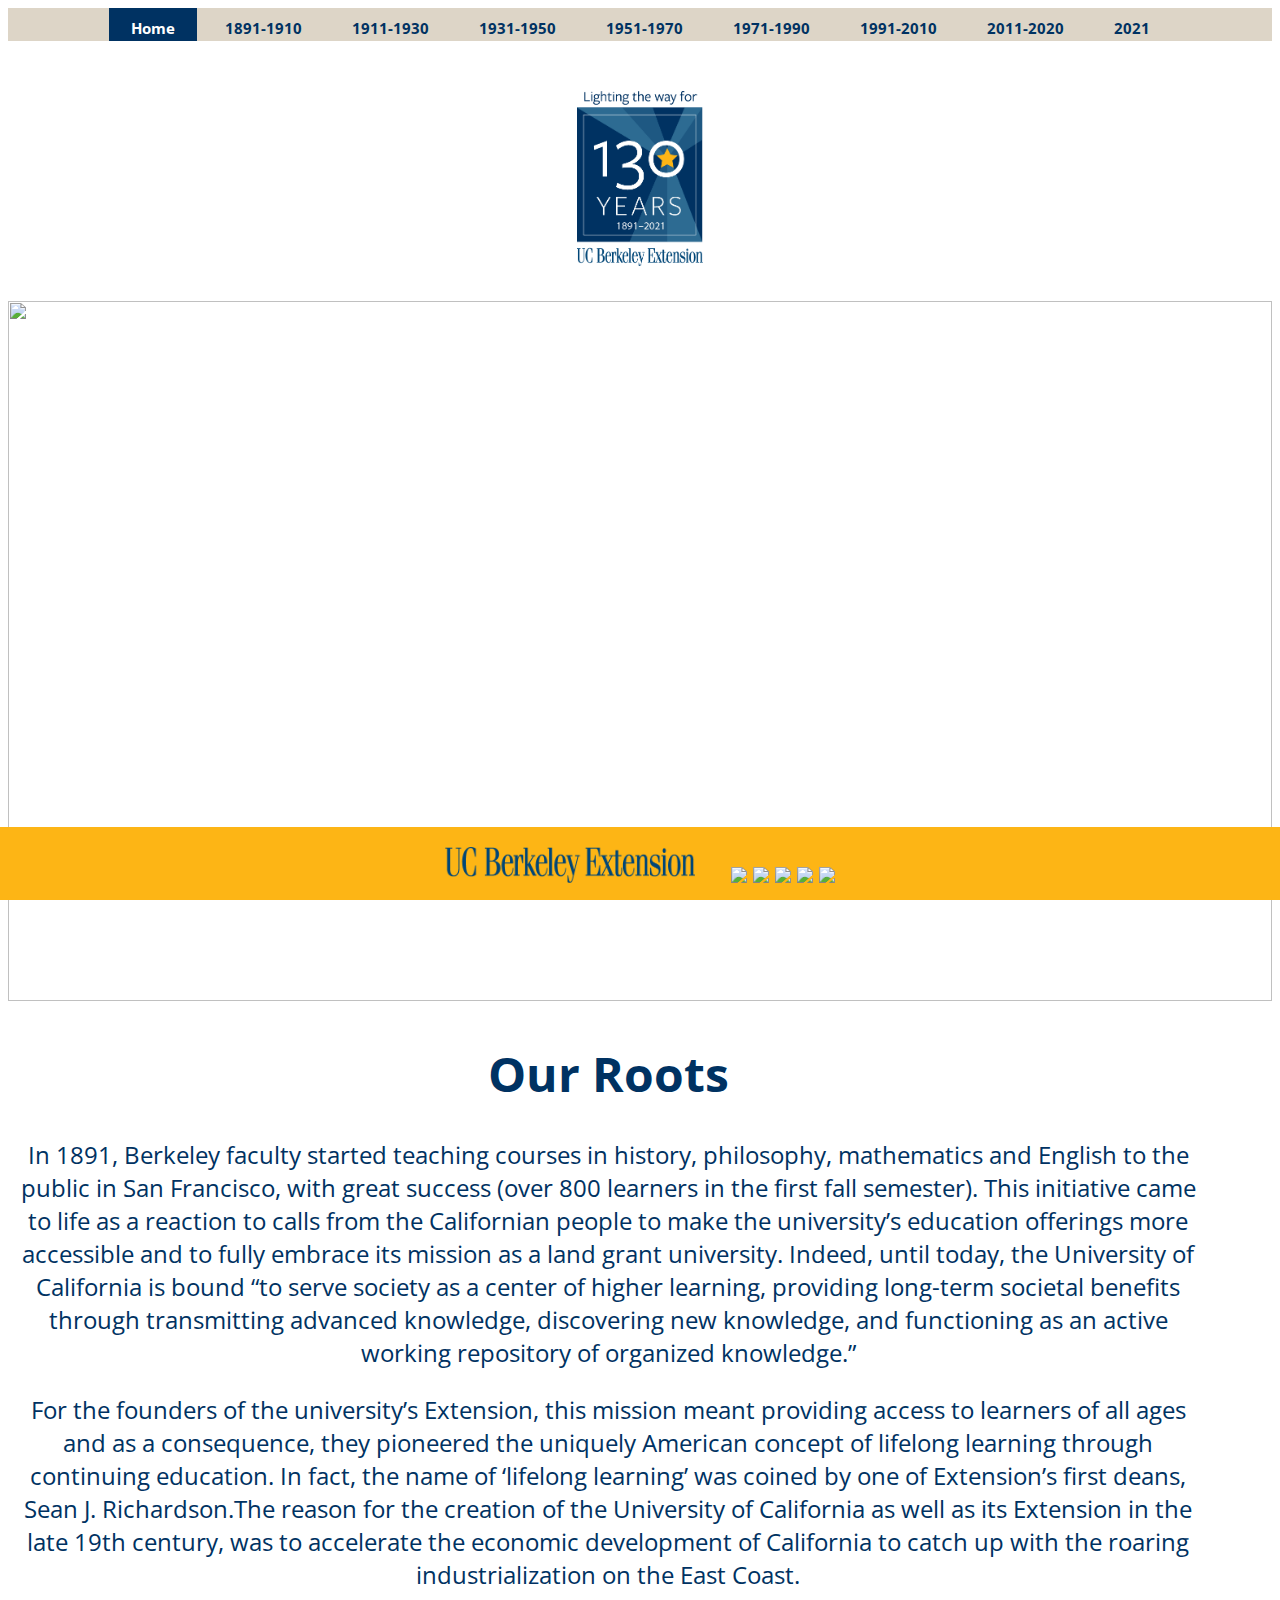
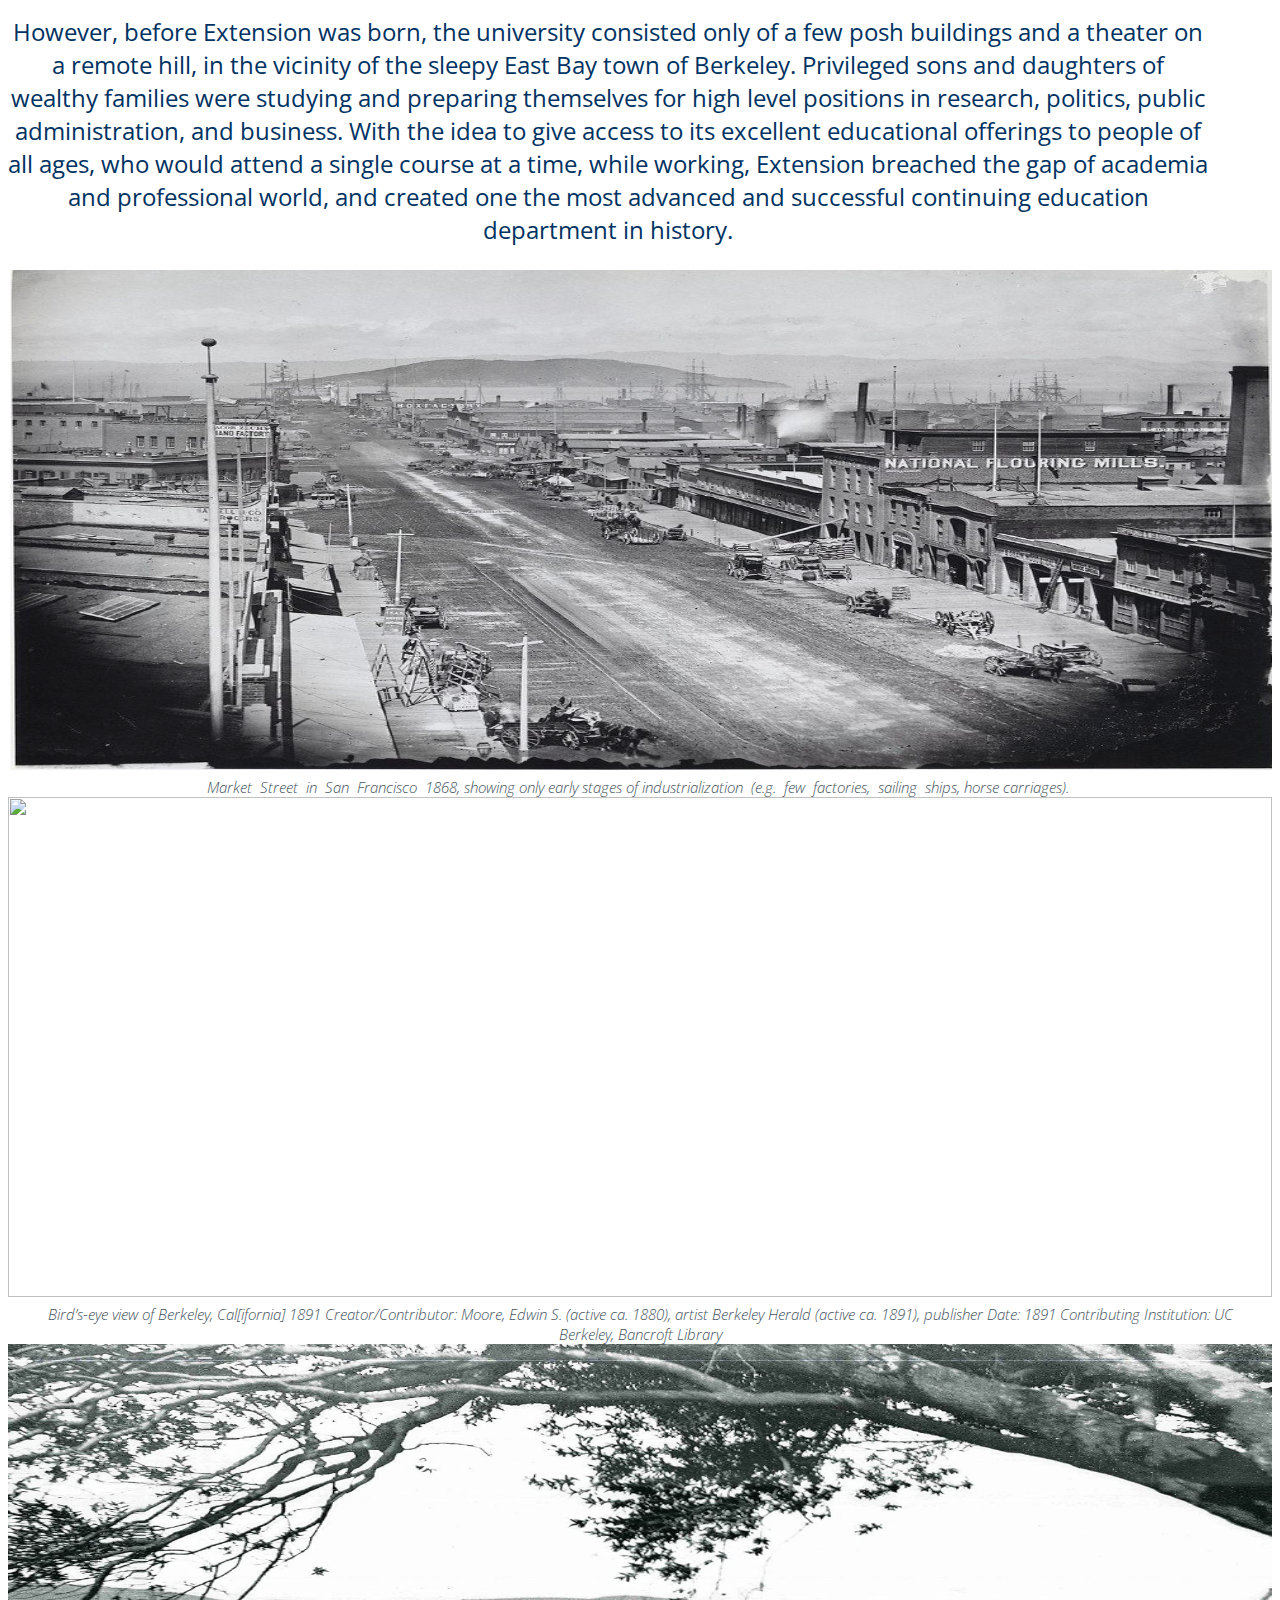
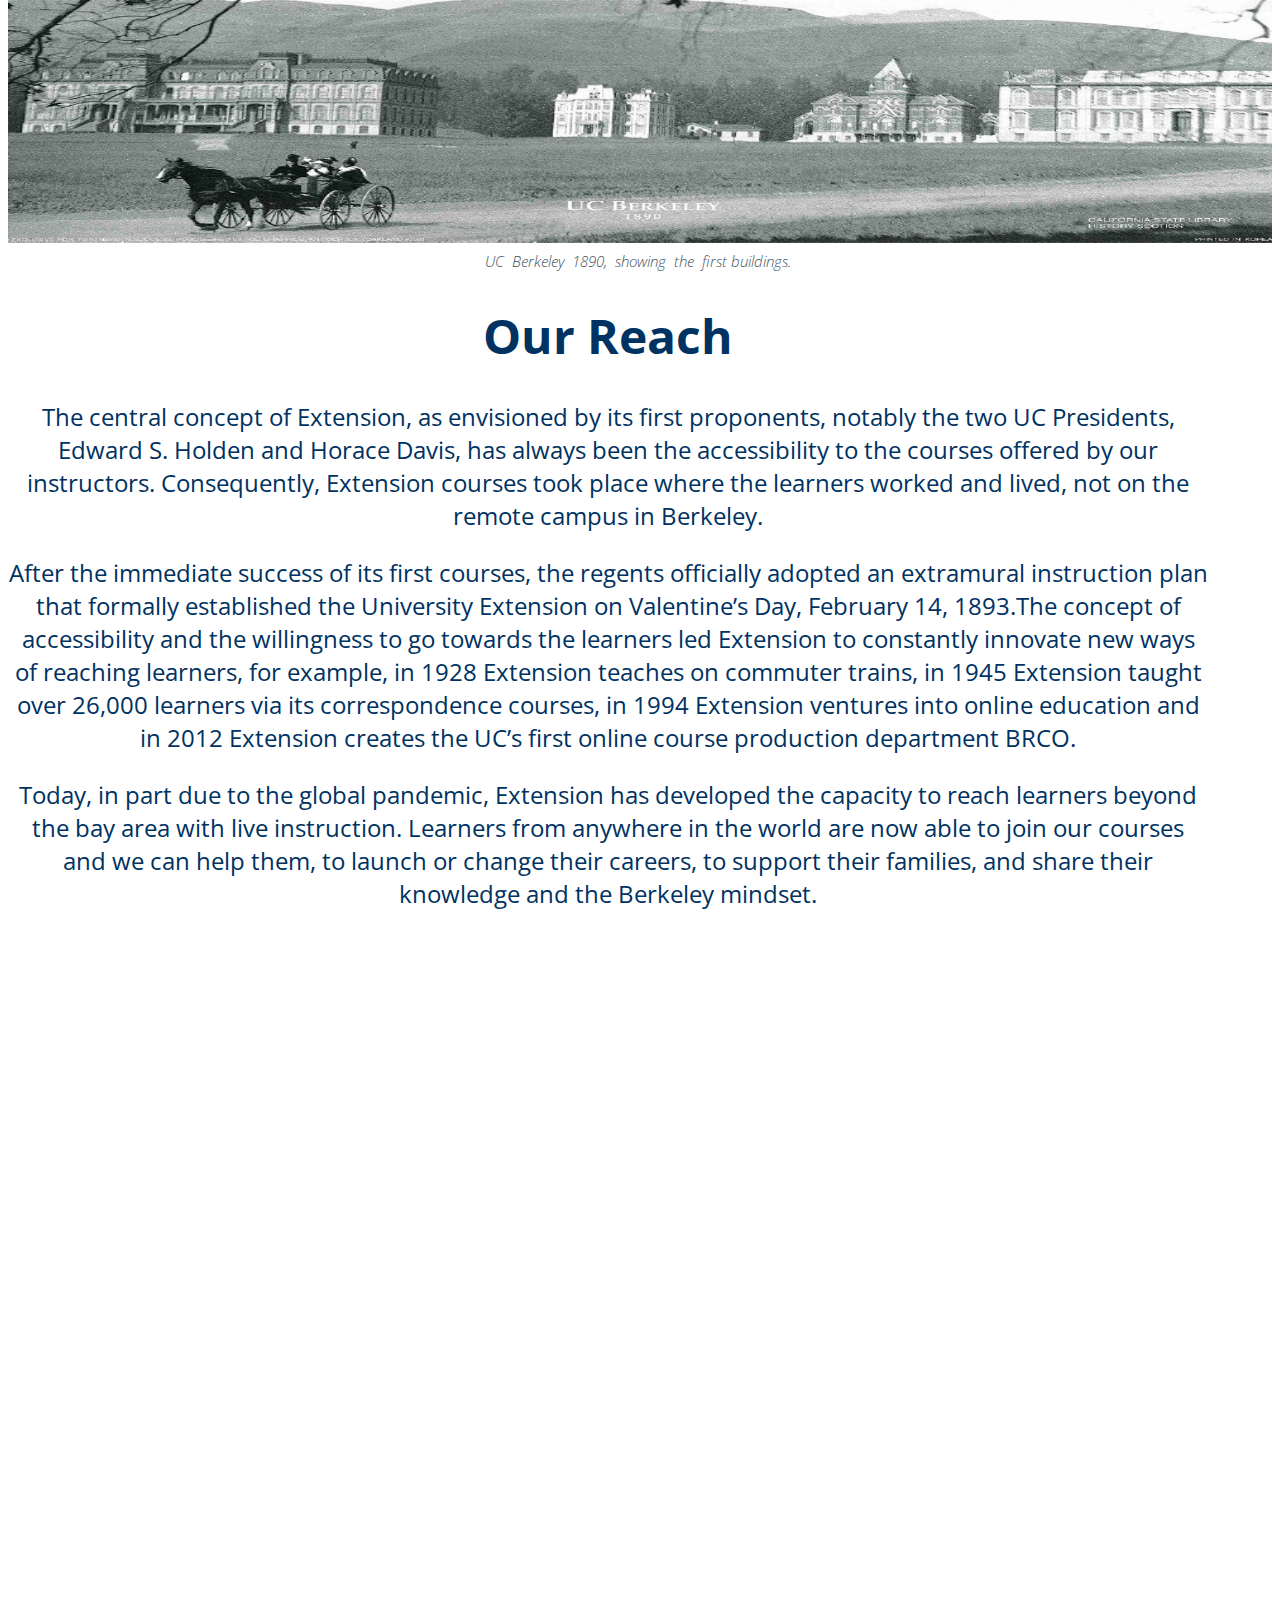
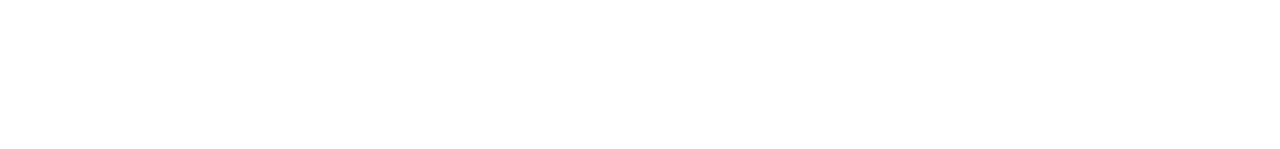
==== index.html @ 43595819 "Fingers Crossed" ====
<!DOCTYPE html>
<html>
    <head>
        <title>Homepage</title>
        <link rel="stylesheet" href="https://cdnjs.cloudflare.com/ajax/libs/twitter-bootstrap/4.6.0/css/bootstrap-grid.min.css" integrity="sha512-cKoGpmS4czjv58PNt1YTHxg0wUDlctZyp9KUxQpdbAft+XqnyKvDvcGX0QYCgCohQenOuyGSl8l1f7/+axAqyg==" crossorigin="anonymous" />
        <link rel="stylesheet" href="./styles.css/stylesheet.css">
        <link rel="preconnect" href="https://fonts.gstatic.com">
<link href="https://fonts.googleapis.com/css2?family=Open+Sans:ital,wght@0,300;0,400;0,700;1,400&display=swap" rel="stylesheet">
        <div class="topnav">
            <a class="active" href="./index.html">Home</a>
            <a href="./1891-1910.html">1891-1910</a>
            <a href="./1911-1930.html">1911-1930</a>
            <a href="./1931-1950.html">1931-1950</a>
            <a href="./1951-1970.html">1951-1970</a>
            <a href="./1971-1990.html">1971-1990</a>
            <a href="./1991-2010.html">1991-2010</a>
            <a href="./2011-2020.html">2011-2020</a>
            <a href="./2021.html">2021</a>
          </div>
      
        </nav>
    </div>  

    
    <img src="./assets/Images/logos/UCBE130-logo.png" alt="130 years logo" class="center">
    
      
   
    </head>

    <img src="./assets/Images/Homepage/Homepage_image1.jpg" style="width:100%; height: 700px">

    <body>
        <style>
            body {
                font-family: 'Open Sans', sans-serif;
                font-size: 24px;
                color: #003262;
                text-align: center;
            }

            .light-font { 
                font-weight: 300;
            }

            .italic-font {
                font-style:italic;
            }

            .bold-font {
                font-weight: 700;
            }
            
        </style>
        
        <div class="container">
        
            <h1  align="center"> Our Roots</h1>
            <p>
                    In 1891, Berkeley faculty started teaching courses in history, philosophy, mathematics and English to the public in San Francisco, with great success (over 800 learners in the first fall semester). This initiative came to life as a reaction to calls from the Californian people to make the university’s education offerings more accessible and to fully embrace its mission as a land grant university. Indeed, until today, the University of California is bound “to serve society as a center of higher learning, providing long-term societal benefits through transmitting advanced knowledge, discovering new knowledge, and functioning as an active working repository of organized knowledge.”​
                    
            </p>
            
            <p>
               For the founders of the university’s Extension, this mission meant providing access to learners of all ages and as a consequence, they pioneered the uniquely American concept of lifelong learning through continuing education. In fact, the name of ‘lifelong learning’ was coined by one of Extension’s first deans, Sean J. Richardson.The reason for the creation of the University of California as well as its Extension in the late 19th century, was to accelerate the economic development of California to catch up with the roaring industrialization on the East Coast. 
            </p>
                        
          <p>
            However, before Extension was born, the university consisted only of a few posh buildings and a theater on a remote hill, in the vicinity of the sleepy East Bay town of Berkeley. Privileged sons and daughters of wealthy families were studying and preparing themselves for high level positions in research, politics, public administration, and business. With the idea to give access to its excellent educational offerings to people of all ages, who would attend a single course at a time, while working, Extension breached the gap of academia and professional world, and created one the most advanced and successful continuing education department in history.
         </p>
      
      </div>
            

    


            <div class="row">
                <div class="col-sm-4">
                    <img style="width:100%; height: 500px" src="assets/Images/Homepage/Homepage_Image2.png" >
                    <div class="caption"> Market  Street  in  San  Francisco  1868,  showing  only  early  stages  of industrialization  (e.g.  few  factories,  sailing  ships, horse carriages). </div>
                   
                </div>
                <div class= "col-sm-4">
                    <img style="width:100%; height: 500px" src="./assets/Images/Homepage/Homepage_Image3.png">
                    <div class="caption">Bird’s-eye view of Berkeley, Cal[ifornia] 1891 
                     Creator/Contributor: Moore, Edwin S. (active ca. 1880), artist Berkeley Herald (active ca. 1891), publisher 
                     Date: 1891
                     Contributing Institution: UC Berkeley, Bancroft Library</div>
                      
                </div>
                <div class= "col-sm-4">
                    <img style="width:100%; height: 500px" src="./assets/Images/Homepage/Homepage_Image4.png" >
                    <div class="caption">UC  Berkeley  1890,  showing  the  first buildings. </div>
                 
            </div>

            <div class="container">
               <h1  align="center"> Our Reach</h1> 
               <p>
                    The central concept of Extension, as envisioned by its first proponents, notably the two UC Presidents, Edward S. Holden and Horace Davis, has always been the accessibility to the courses offered by our instructors. Consequently, Extension courses took place where the learners worked and lived, not on the remote campus in Berkeley. 
                  </p>
                  <p>
                    After the immediate success of its first courses, the regents officially adopted an extramural instruction plan that formally established the University Extension on Valentine’s Day, February 14, 1893.The concept of accessibility and the willingness to go towards the learners led Extension to constantly innovate new ways of reaching learners, for example, in 1928 Extension teaches on commuter trains, in 1945 Extension taught over 26,000 learners via its correspondence courses, in 1994 Extension ventures into online education and in 2012 Extension creates the UC’s first online course production department BRCO. 
                  </p>
                  <p>
                    Today, in part due to the global pandemic, Extension has developed the capacity to reach learners beyond the bay area with live instruction. Learners from anywhere in the world are now able to join our courses and we can help them, to launch or change their careers, to support their families, and share their knowledge and the Berkeley mindset.
                  </p>
                    </div>
                    
        
            

    
             </body>

             <iframe  width="100%" height="800" src="https://www.youtube.com/embed/bJNTfXSSKa8" title="YouTube video player" frameborder="0" allow="accelerometer; autoplay; clipboard-write; encrypted-media; gyroscope; picture-in-picture" allowfullscreen ></iframe>
            
             <div class="footer">
               <a href="https://extension.berkeley.edu/">
                   
                   <a href="https://extension.berkeley.edu/">
               
                   <img class="extension-logo" src="assets/Images/logos/UNEX LOGO_cmyk_positive.png">
                   </a>  
                   <a href="https://www.facebook.com/UCBerkeleyExtension/">
                       <img class="facebook" src="./assets/Images/logos/Facebook white navy button.png" >
                   </a>
                   <a href="https://www.instagram.com/ucberkeleyext/">
                       <img class="instagram" src="./assets/Images/logos/Instagram navy button white.png" >
                   </a>
                   <a href="https://www.linkedin.com/school/ucberkeleyextension/">
                       <img class="linkedin" src="./assets/Images/logos/linkedin white navy button.png" >
                   </a>
                   <a href="https://twitter.com/UCBerkeleyExt">
                       <img class="twitter" src="./assets/Images/logos/twitter white navy button.png" >
                   </a>
                   <a href="https://www.youtube.com/channel/UC20sZe5RHww1skkZmDdHC-w">
                       <img class="youtube" src="./assets/Images/logos/navy button white you tube.png">   
                   </a>
                    
                    
                  
                </div>
              </div>
            </div>

</html>
---- styles.css/stylesheet.css ----
.topnav {
  background-color: #DDD5C7;
  overflow: hidden;
}

.topnav a {
  float: center;
  color:#003262;
  text-align: center;
  padding: 20px 22px;
  text-decoration: none;
  font-size: 15px;
  font-family: 'Open Sans', sans-serif;
  font-weight: bold;
}

.topnav a.active {
  background-color:#003262;
  color: white;
}

.topnav a:hover {
  background-color:#3B7EA1;
  color:white;
  text-decoration: underline;
}

.h1 {
  font-family: 'Open Sans', sans-serif;
  font-size: 30px;
  color: #003262; 
}


.body {
  font-style: normal;
  font-family: 'Open Sans', sans-serif;
  font-size: 30px;
  color: #003262; 
  text-align: center;
}

.center {
  display: block;
  margin-left: auto;
  margin-right: auto;
  width: 10%;
  padding-top: 50px;
  padding-bottom: 35px;
}

.footer {
    text-align: center;
    background-color:#FDB515;
    width: 100%;
    height: 73px;
    position: fixed;
    left: 0;
   bottom: 0;
}

.logo  {
  width: 15%;
  padding-top: 10px;
  padding-bottom: 10px;
}

.p{
  color:#003262;
  text-align: center;
  font-size: 24px;
  font-family: 'Open Sans', sans-serif;
}


.row{
  background: white;
}

.col {
  background:white;
}

.column-box {
  width:100%;
  height:100px;
  background:white;
}

.container {
  max-width: 1200px;
}

body {
  font-family: 'Open Sans', sans-serif;
  font-size: 24px;
  color: #003262;
  text-align: center;
}

.light-font { 
  font-weight: 300;
}

.italic-font {
  font-style:italic;
}

.bold-font {
  font-weight: 700;
}

.header{
  font-family: 'Open Sans', sans-serif;
  font-size: 200px;
  color: #003262; 
  font-weight: bold;
}

.photo-collage{
  width:700px;
  height:500px;
  display: block;
  margin-left: auto;
  margin-right: auto;
}



.caption{
  font-family: 'Open Sans', sans-serif;
  font-size: 15px;
  color:#46535E; 
  font-style: italic;
  font-weight: 300;
  padding-left: 35px;
  padding-right: 35px;
  text-align: center;
}



  .facebook{
    padding-top: 20px;
    width: 40px;
    text-decoration: none;
  }

  .facebook:hover{
    opacity: 0.7;
  }

  .instagram{
    padding-top: 20px;
    width: 40px;
    text-decoration: none;
  }

  .instagram:hover{
    opacity: 0.7;
  }

  .twitter{
    padding-top: 20px;
    width: 40px;
    text-decoration: none;
  }

  .twitter:hover{
    opacity: 0.7;
  }

  .youtube{
    padding-top: 20px;
    width: 40px;
    text-decoration: none;
  }

  .youtube:hover{
    opacity: 0.7;
  }

  .linkedin{
    padding-top: 20px;
    width: 40px;
    text-decoration: none;
  }

  .linkedin:hover{
    opacity: 0.7;
  }

  .extension-logo{
    width: 250px;
    height: auto; 
    padding-top: 20px;
    padding-right: 30px;
    }

    .extension-logo:hover{
      opacity: 0.7;
    }

    .container{
      background-color:white ;
    }

 .column-box{
   color: white;
 }

 .div-1{
   background: white;
 }
 


 a {
  text-decoration: none;
}
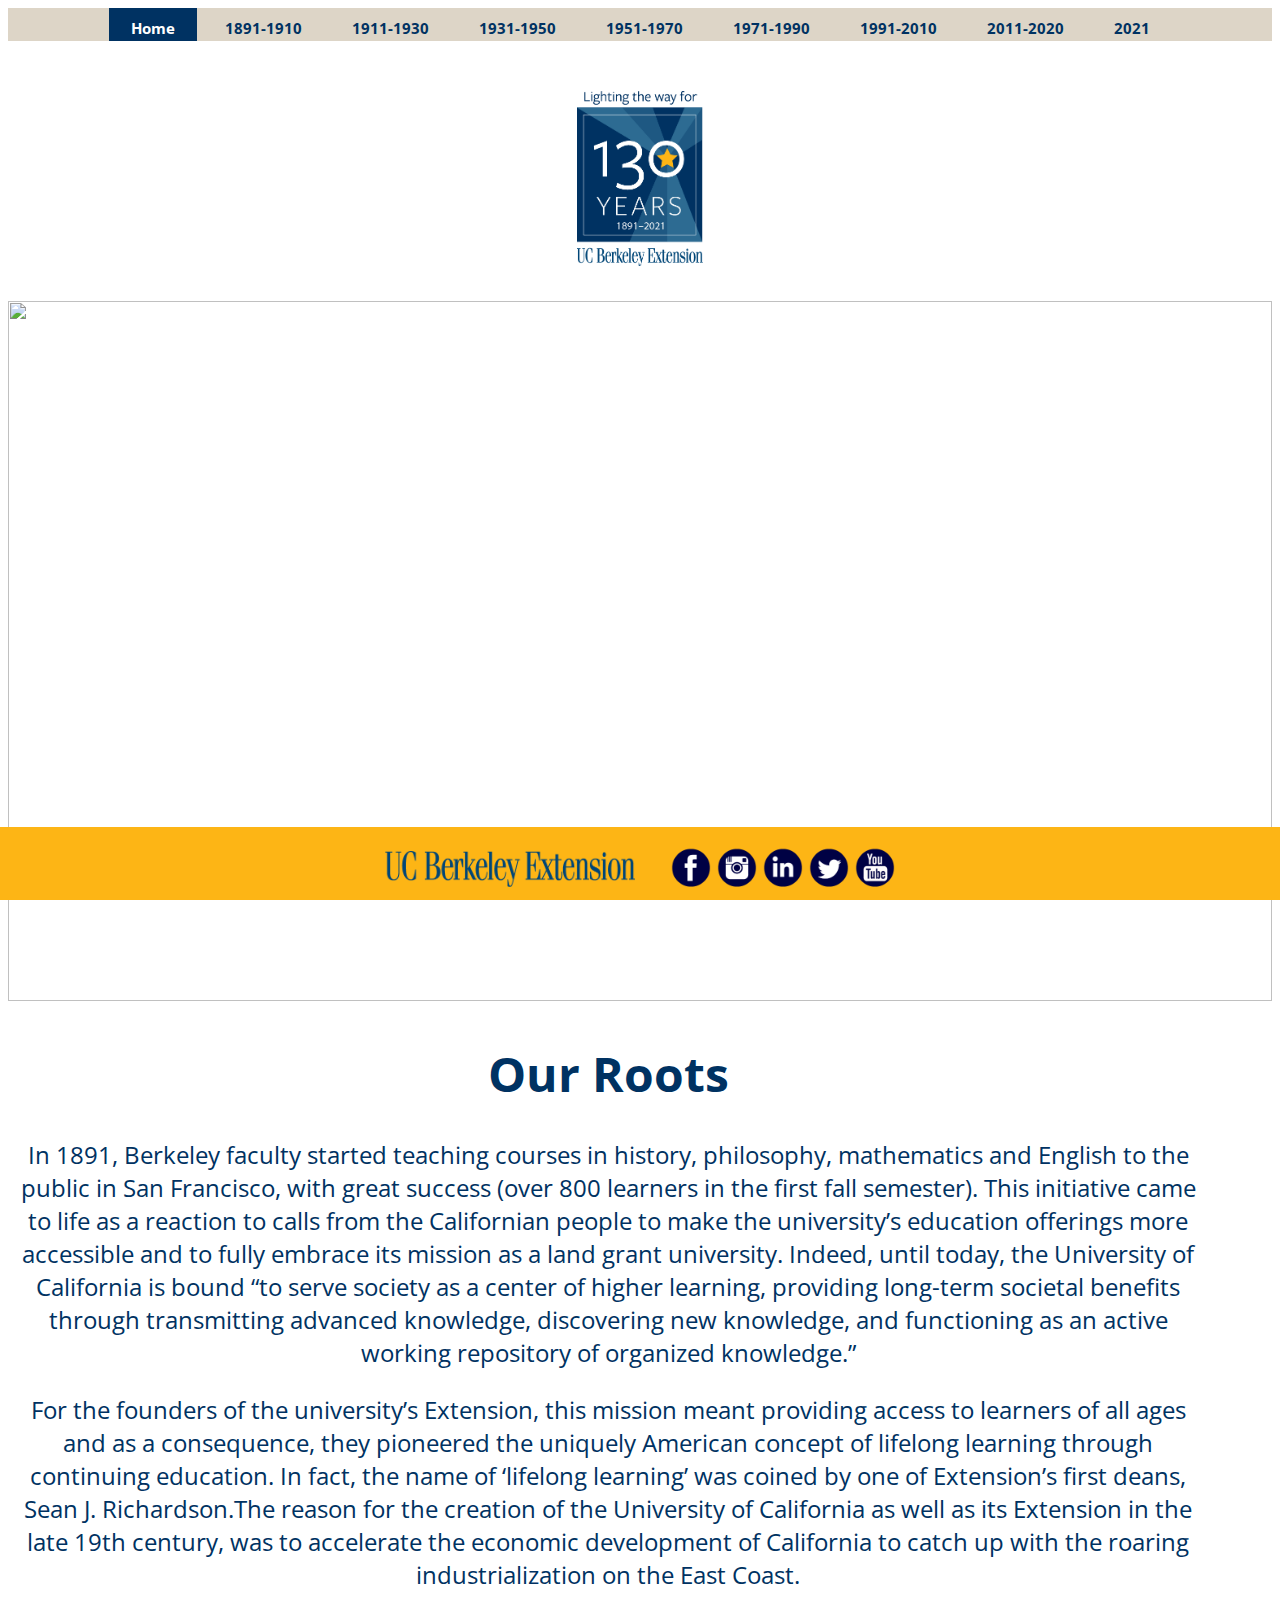
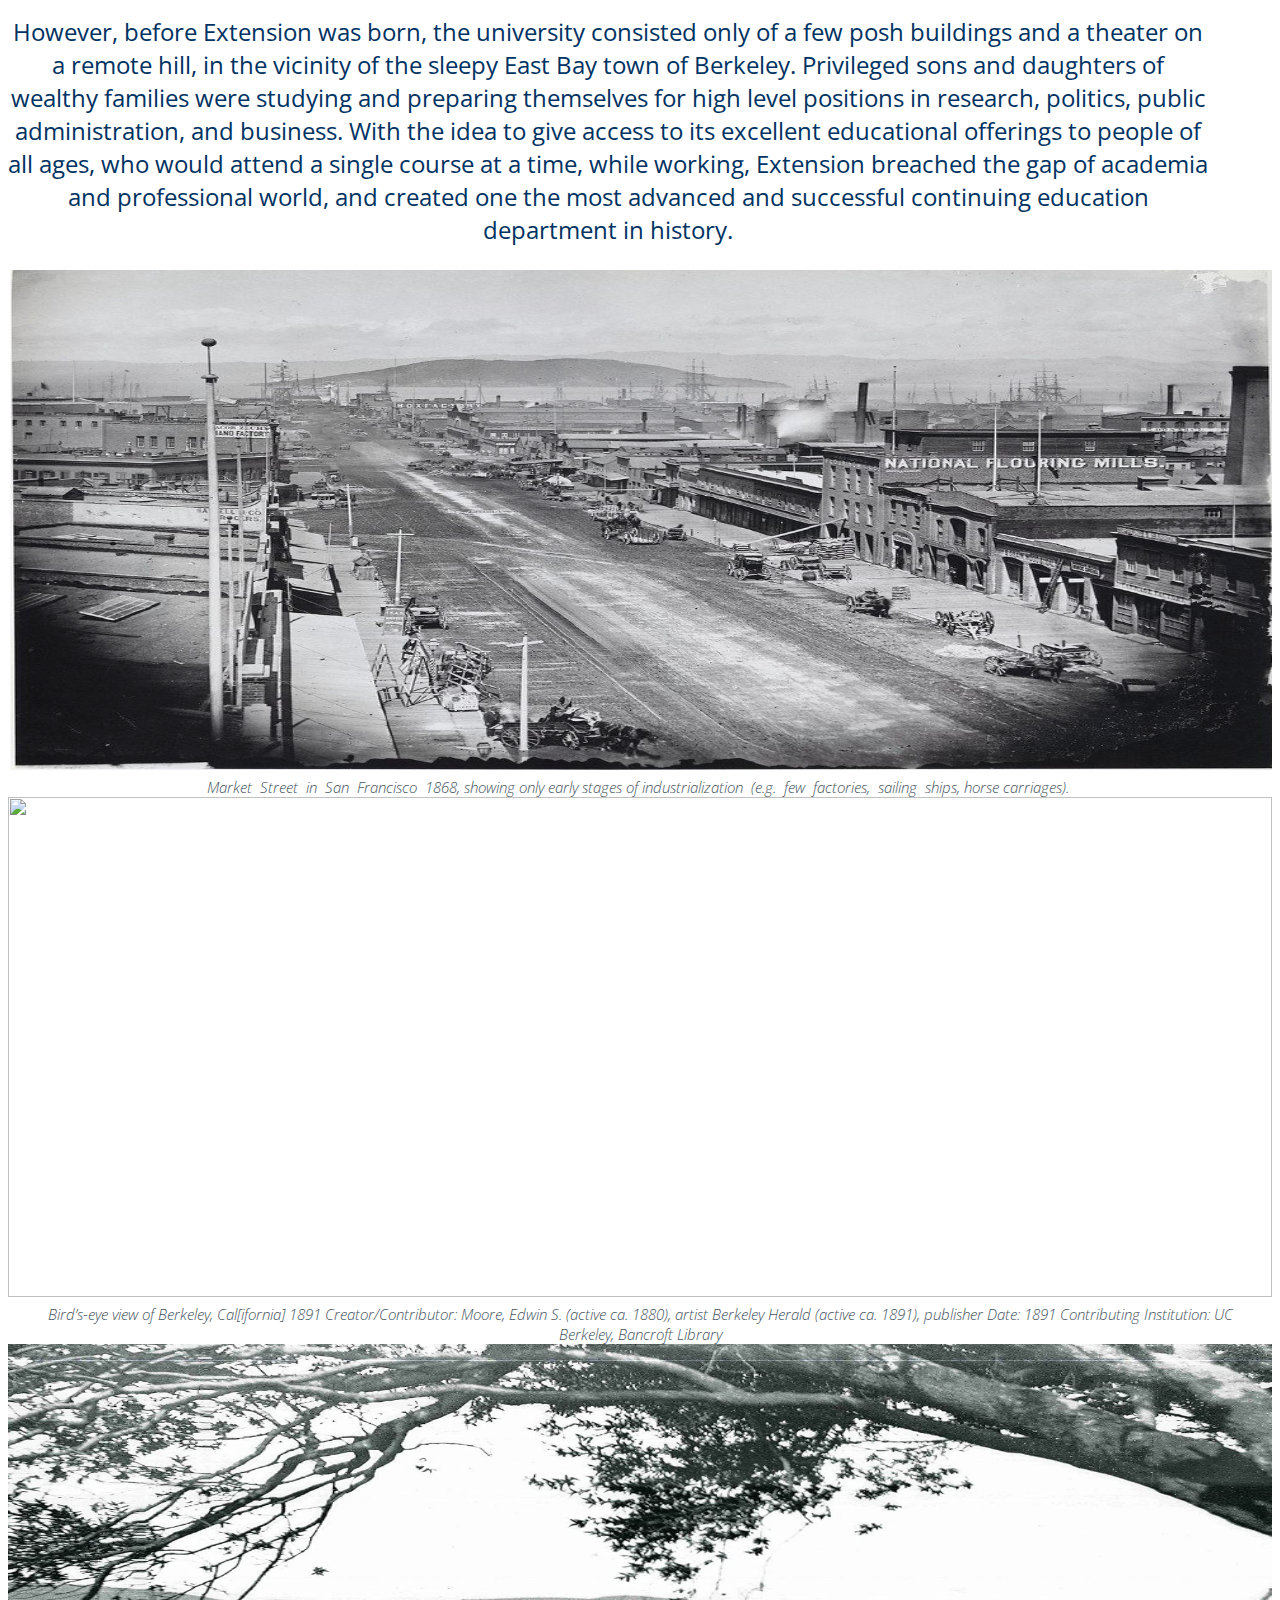
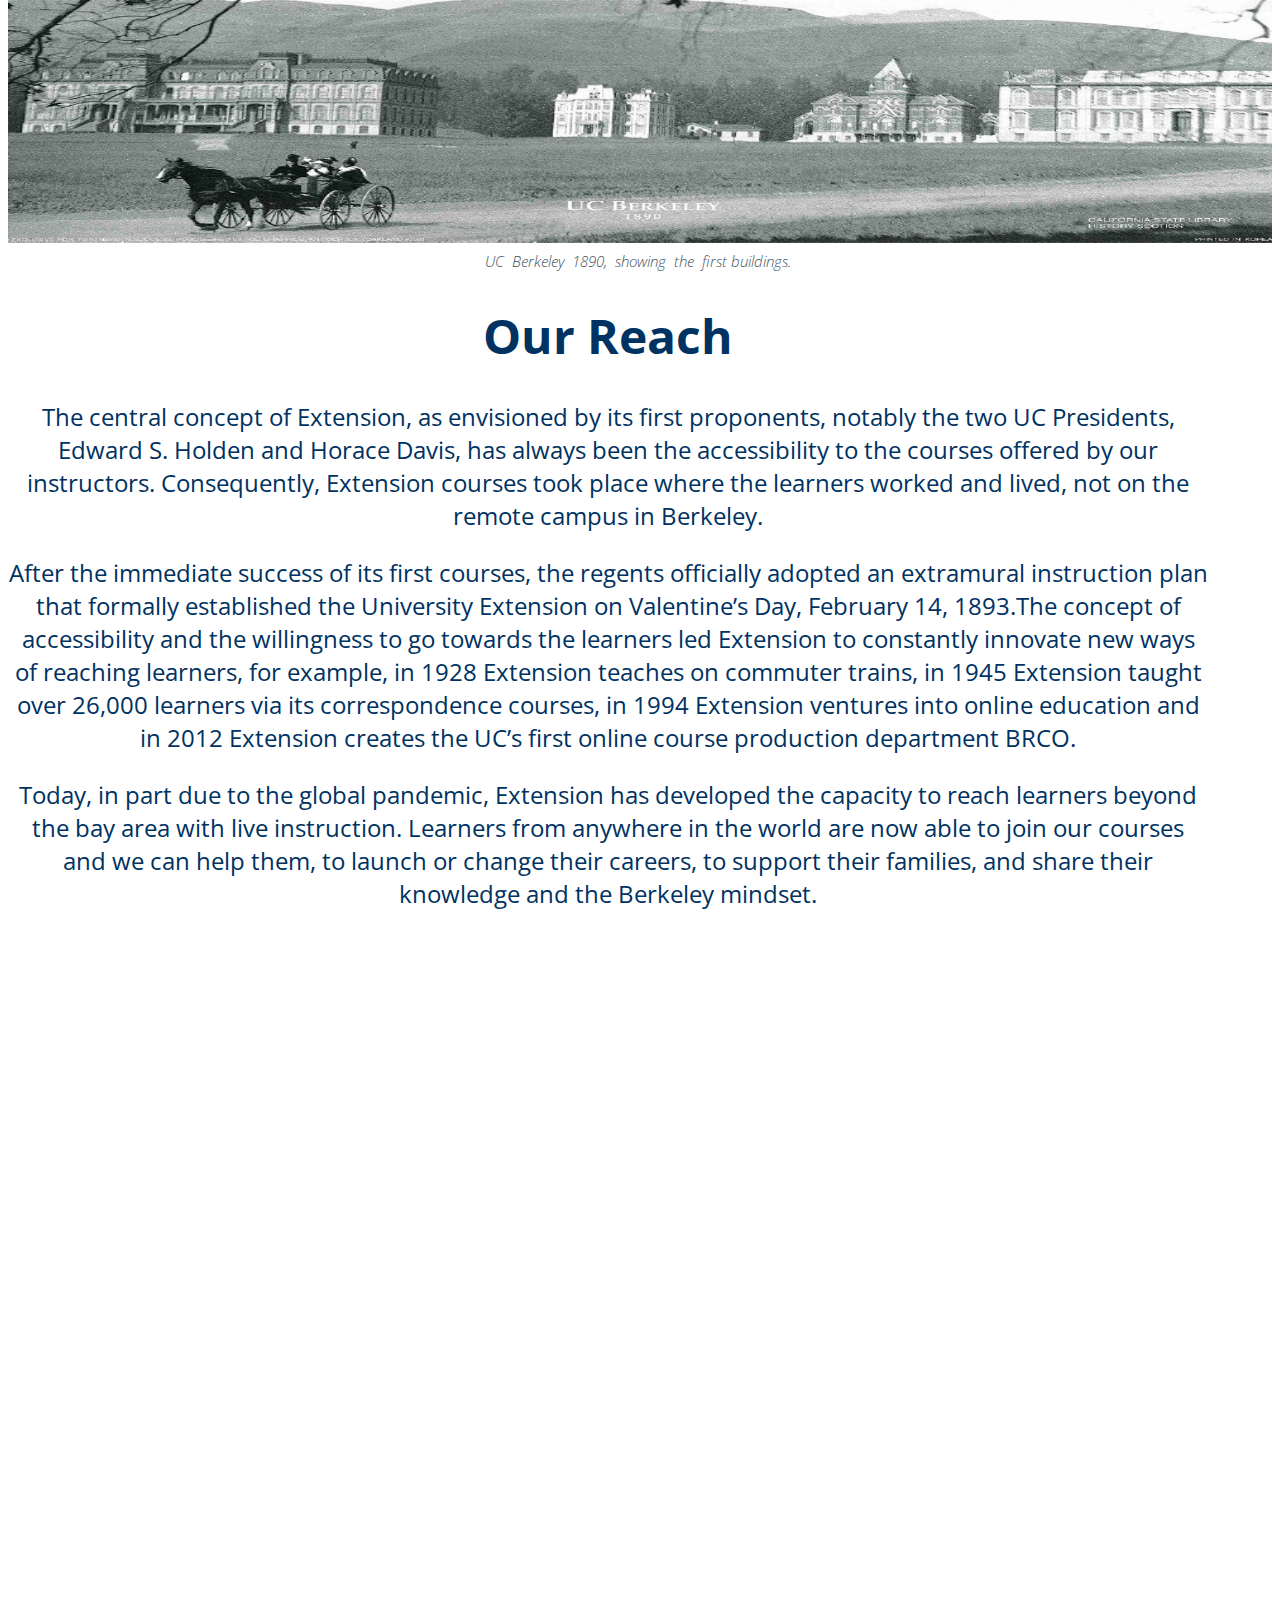
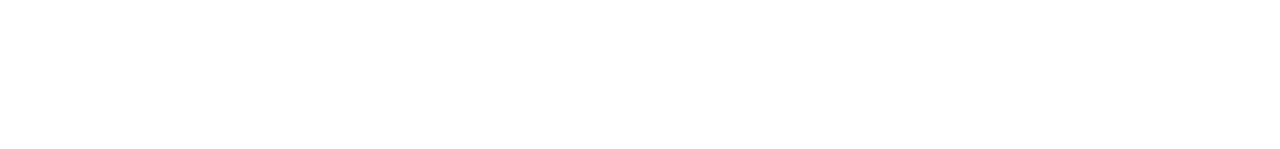
==== commit c8ed7ffe: "More updates" ====
--- a/index.html
+++ b/index.html
@@ -124,19 +124,19 @@
                    <img class="extension-logo" src="assets/Images/logos/UNEX LOGO_cmyk_positive.png">
                    </a>  
                    <a href="https://www.facebook.com/UCBerkeleyExtension/">
-                       <img class="facebook" src="./assets/Images/logos/Facebook white navy button.png" >
+                       <img class="facebook" src="./assets/Images/logos/Facebook.png" >
                    </a>
                    <a href="https://www.instagram.com/ucberkeleyext/">
-                       <img class="instagram" src="./assets/Images/logos/Instagram navy button white.png" >
+                       <img class="instagram" src="./assets/Images/logos/Instagram.png" >
                    </a>
                    <a href="https://www.linkedin.com/school/ucberkeleyextension/">
-                       <img class="linkedin" src="./assets/Images/logos/linkedin white navy button.png" >
+                       <img class="linkedin" src="./assets/Images/logos/linkedin.png" >
                    </a>
                    <a href="https://twitter.com/UCBerkeleyExt">
-                       <img class="twitter" src="./assets/Images/logos/twitter white navy button.png" >
+                       <img class="twitter" src="./assets/Images/logos/twitter.png" >
                    </a>
                    <a href="https://www.youtube.com/channel/UC20sZe5RHww1skkZmDdHC-w">
-                       <img class="youtube" src="./assets/Images/logos/navy button white you tube.png">   
+                       <img class="youtube" src="./assets/Images/logos/youtube.png">   
                    </a>
                     
                     
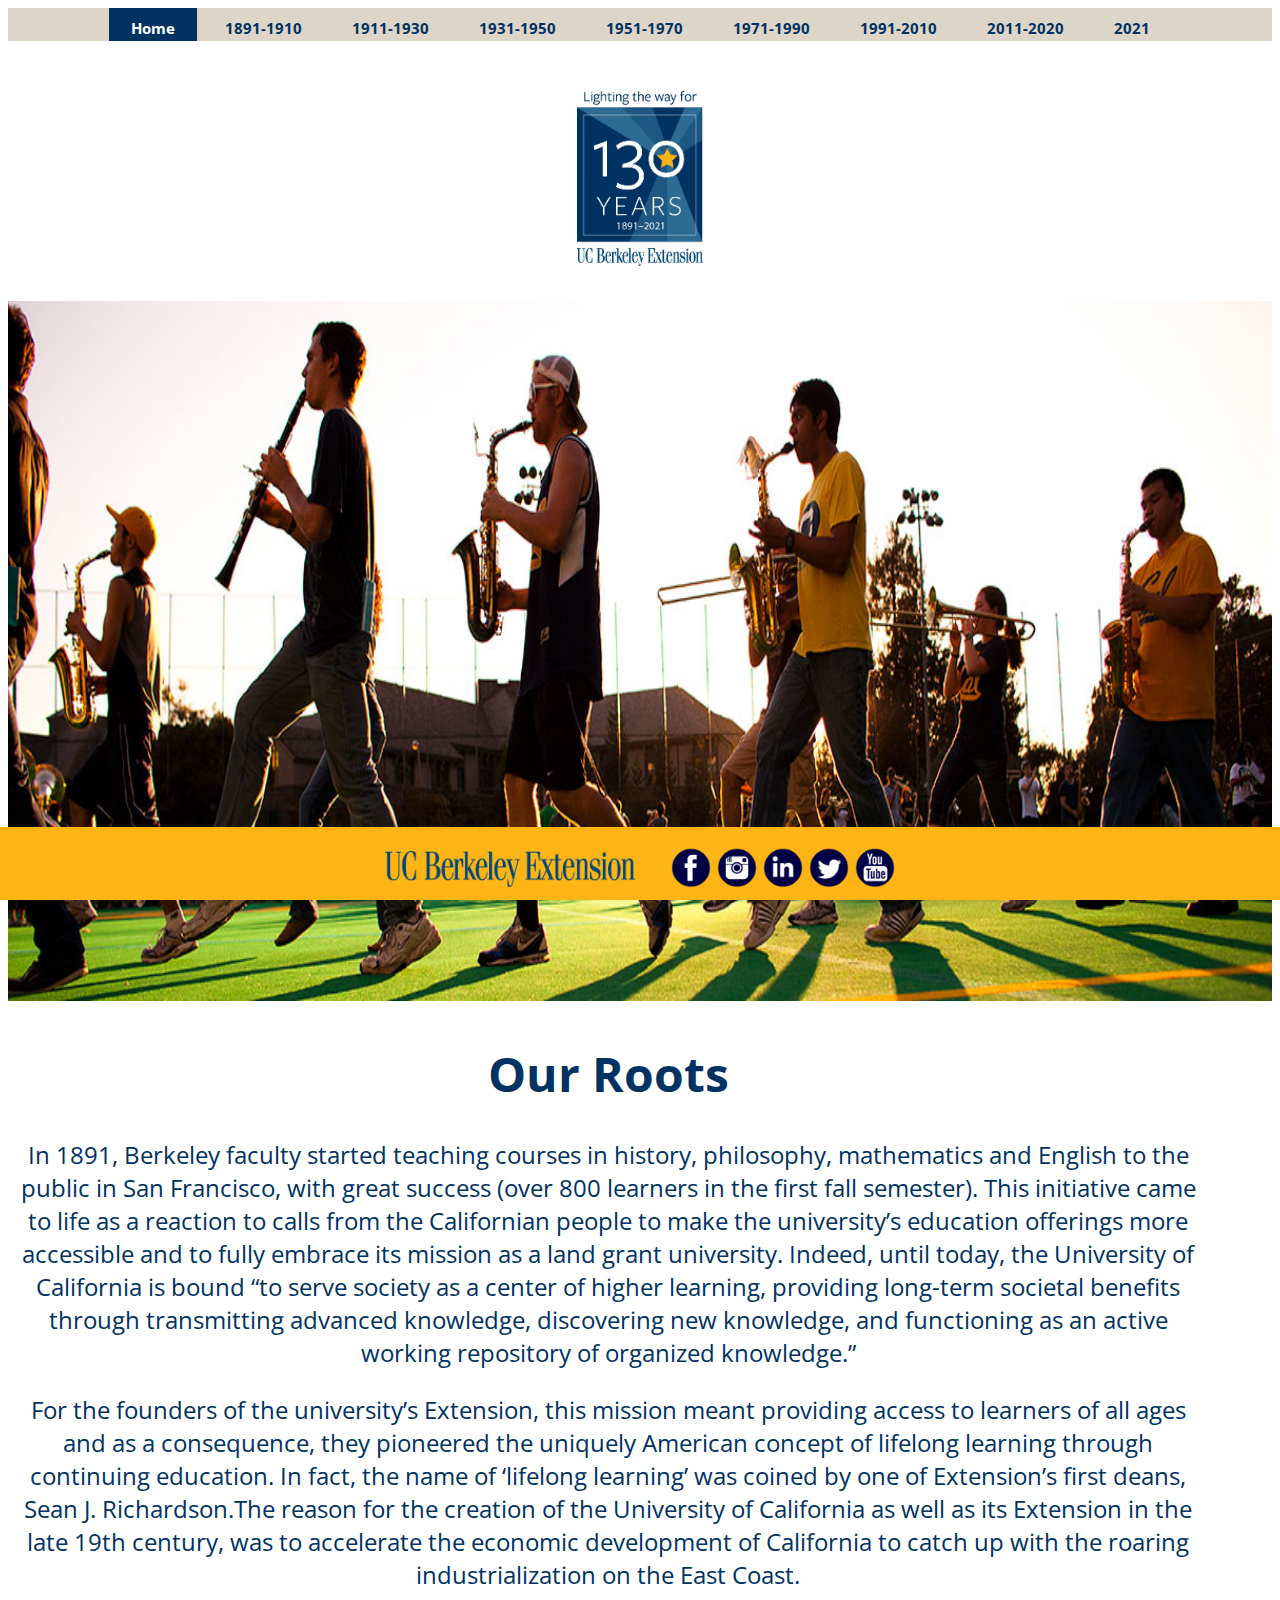
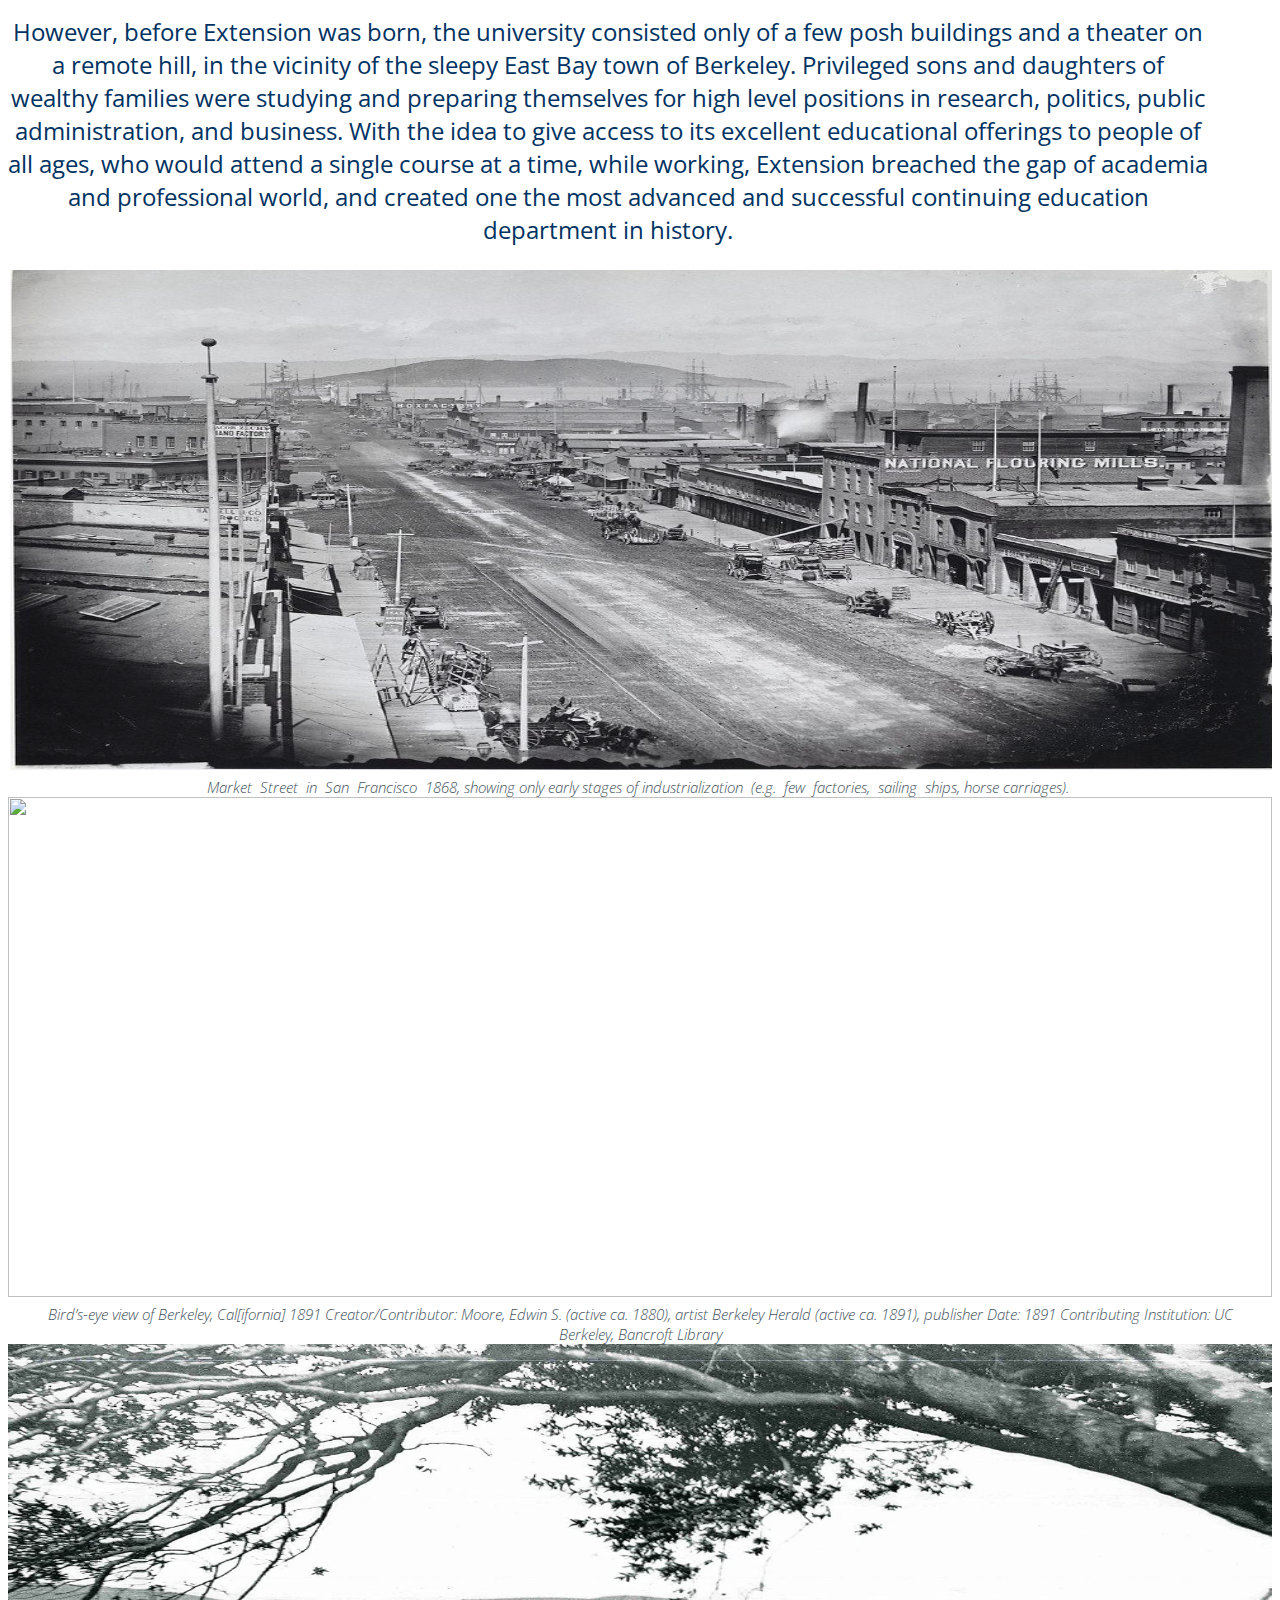
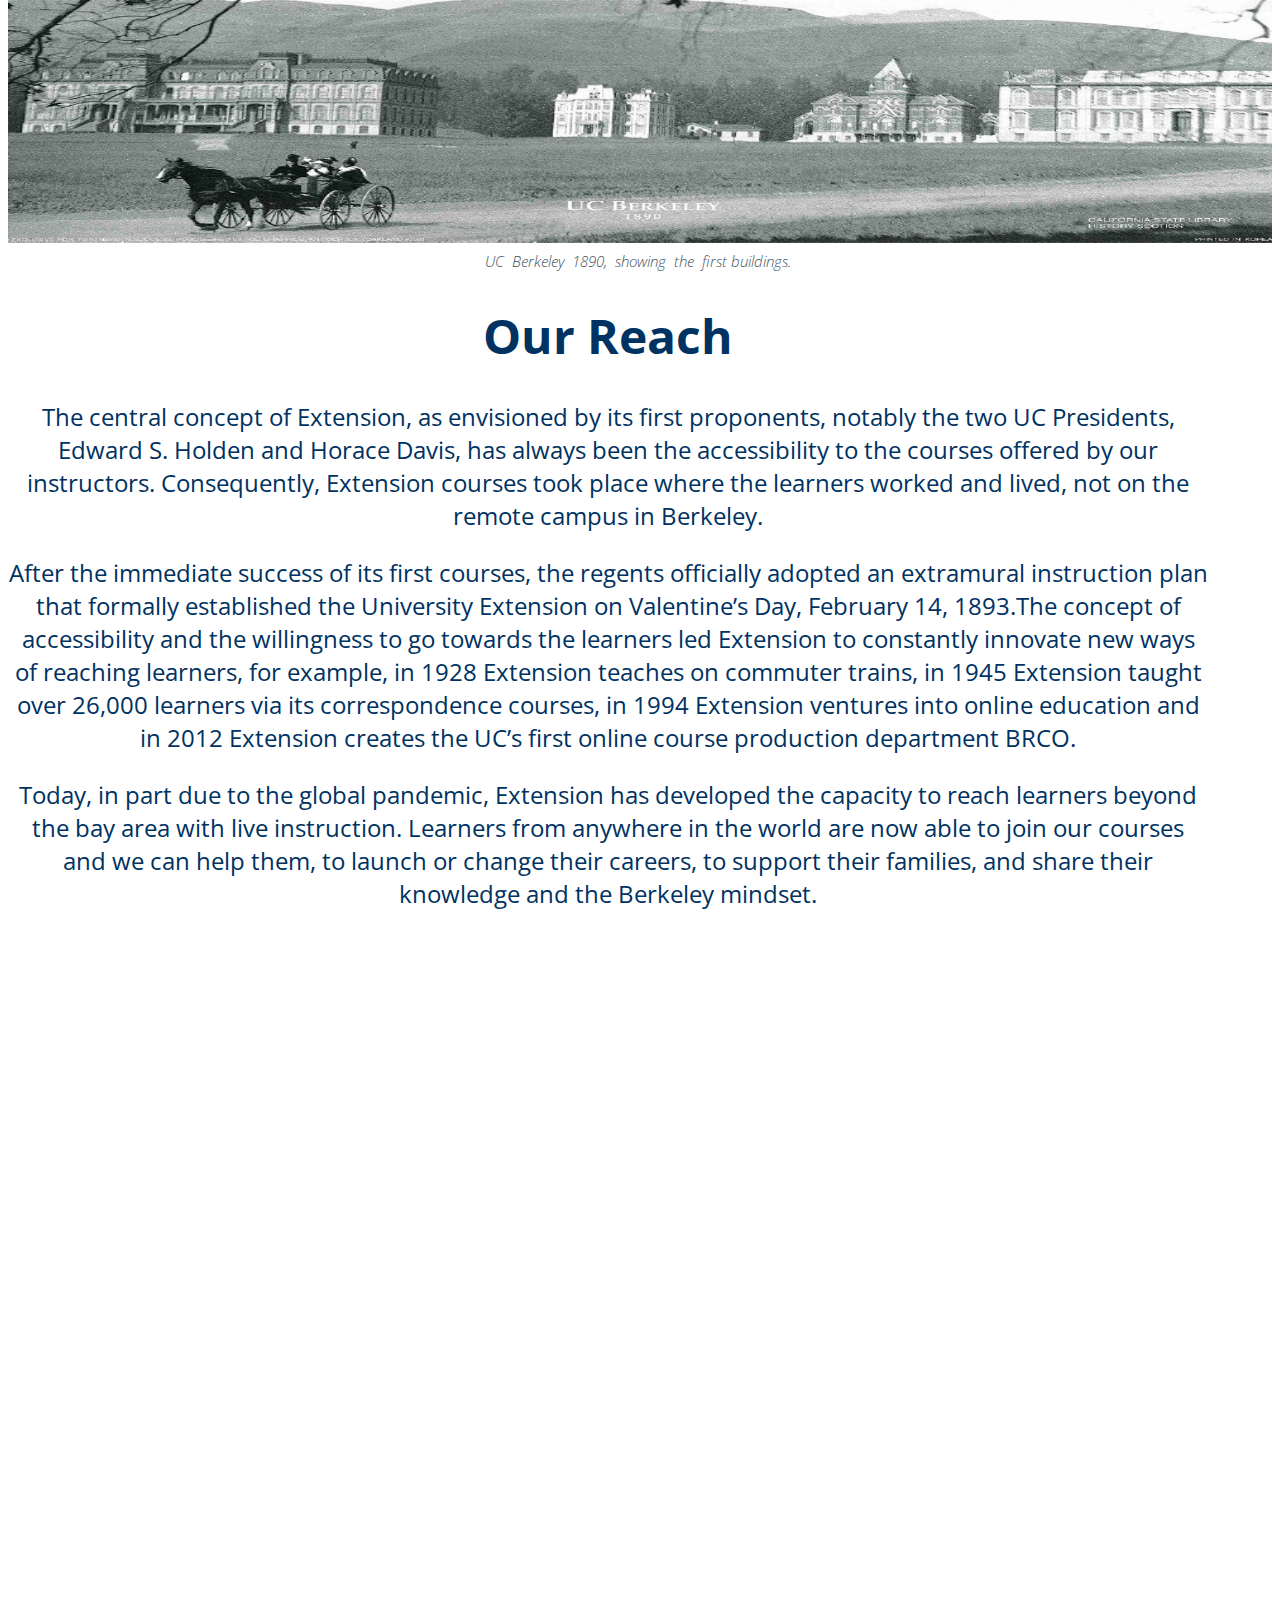
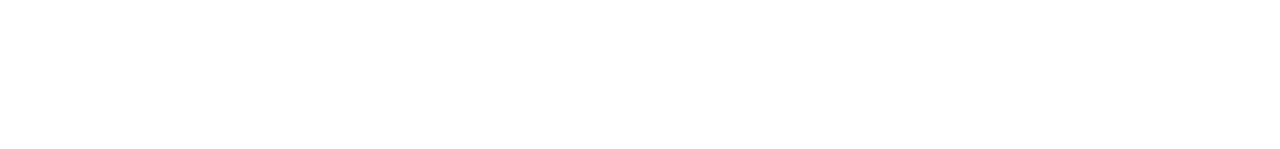
==== commit 26975670: "One pesky Image!!!" ====
--- a/index.html
+++ b/index.html
@@ -28,7 +28,7 @@
    
     </head>
 
-    <img src="./assets/Images/Homepage/Homepage_image1.jpg" style="width:100%; height: 700px">
+    <img src="./assets/Images/Homepage/band_1200_Zhukova.jpeg" style="width:100%; height: 700px">
 
     <body>
         <style>
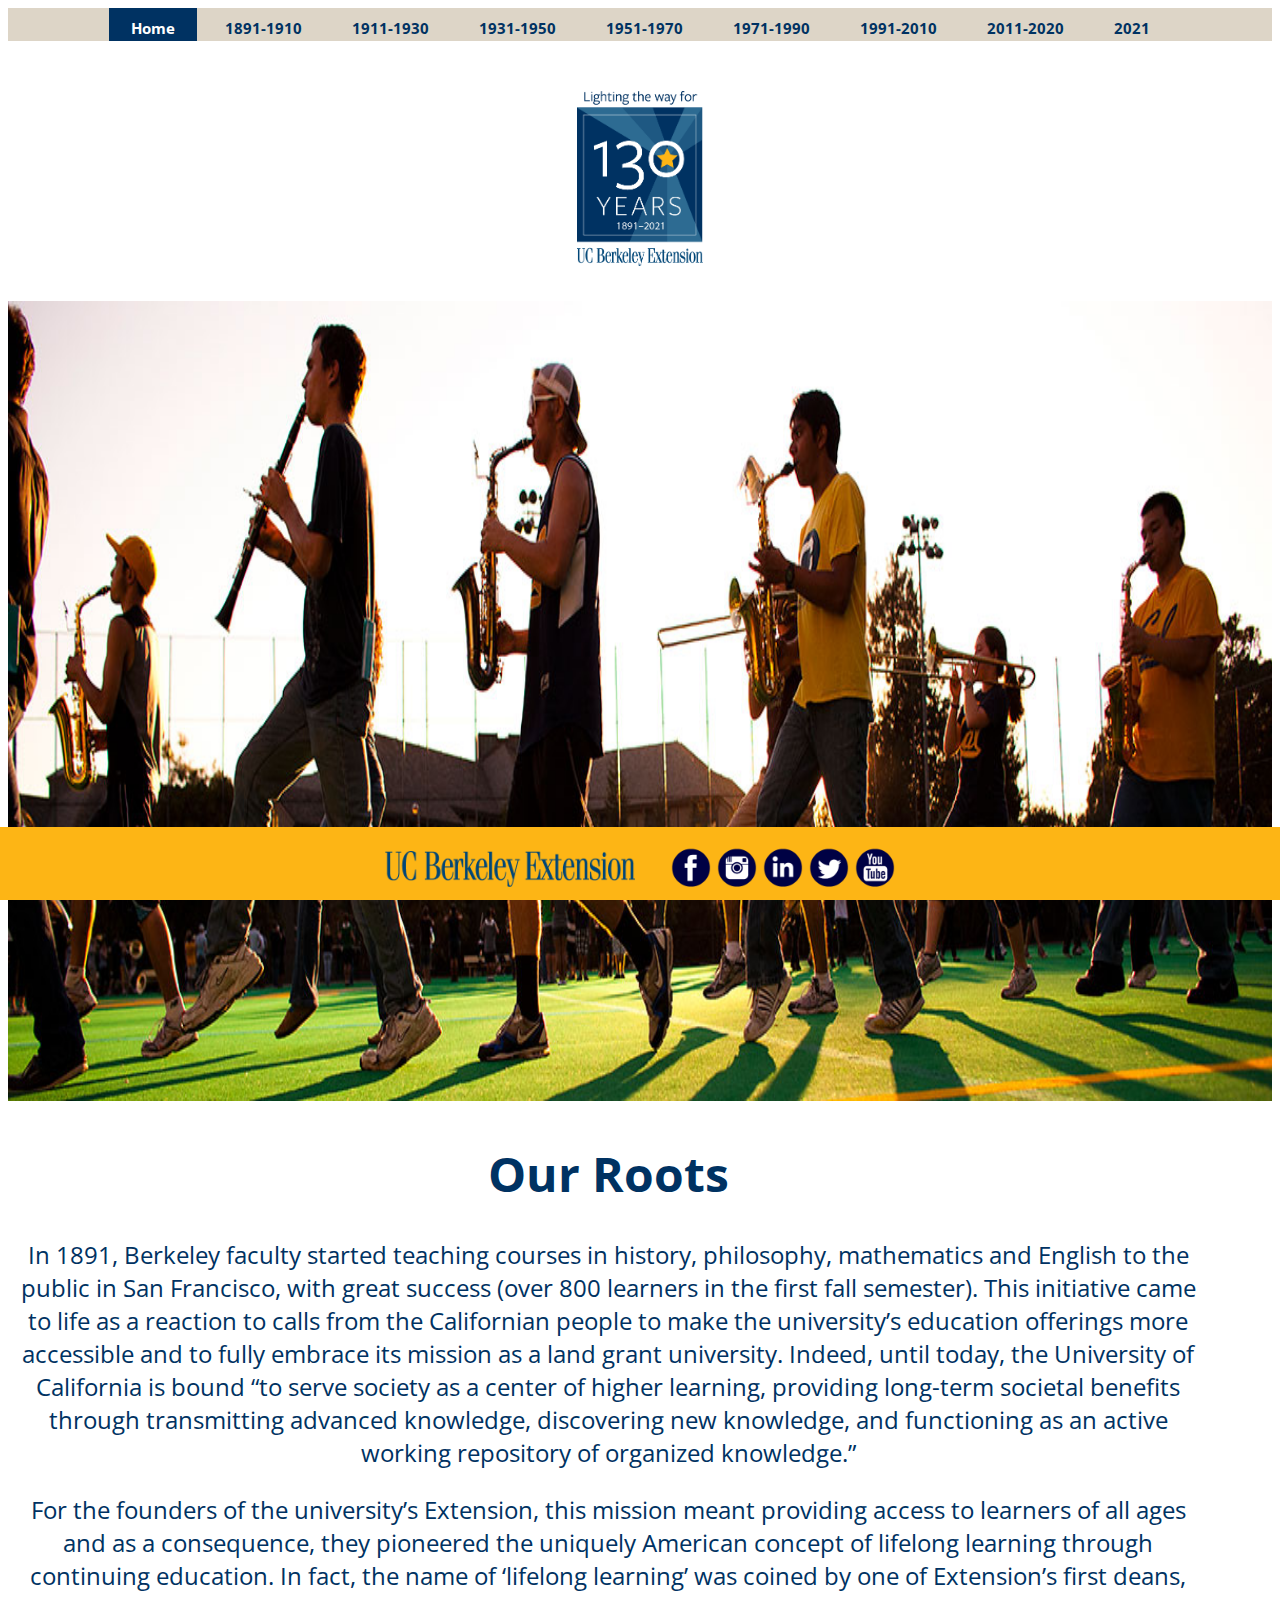
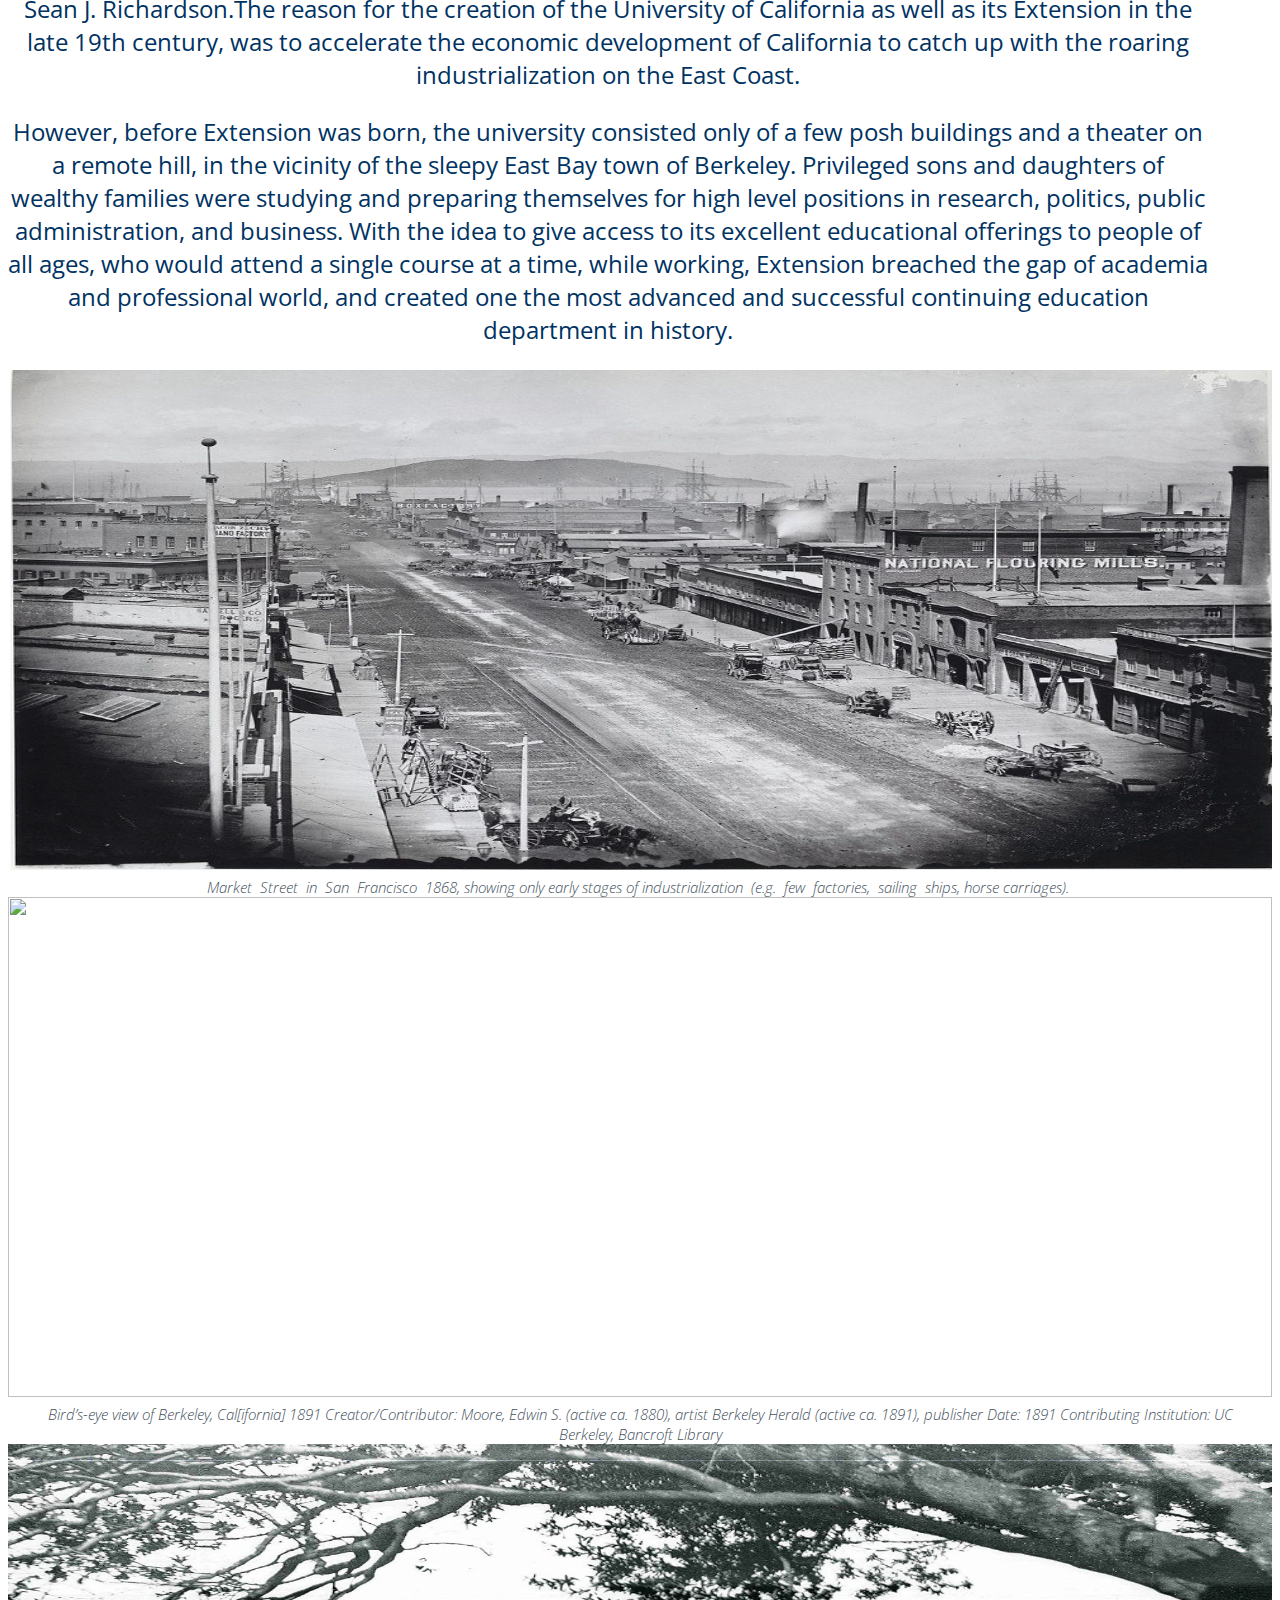
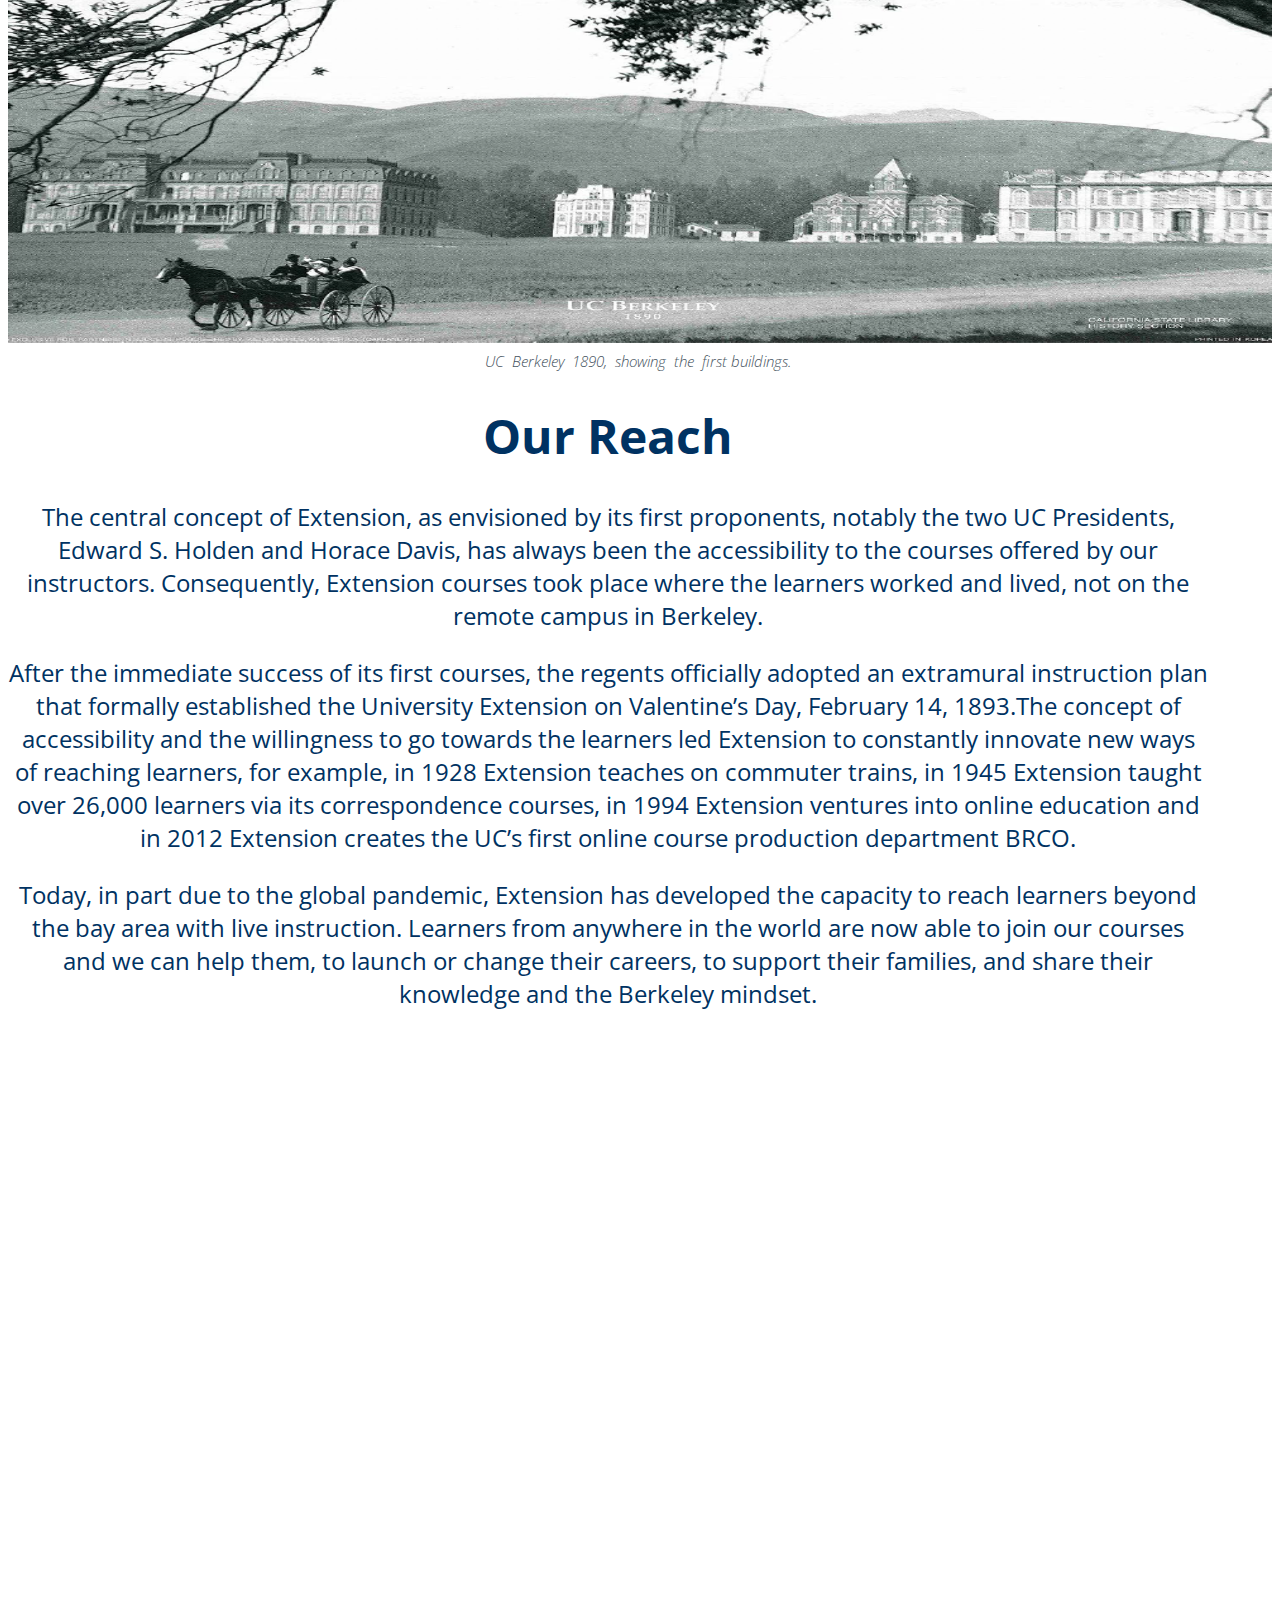
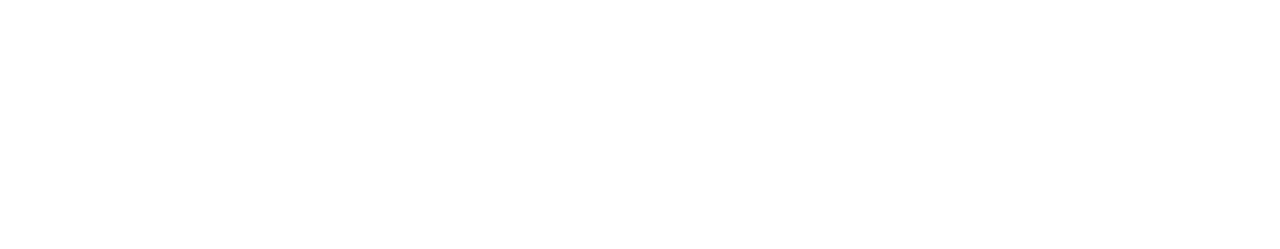
==== commit 64920276: "Come one!" ====
--- a/index.html
+++ b/index.html
@@ -20,15 +20,12 @@
       
         </nav>
     </div>  
-
+   </head>
     
     <img src="./assets/Images/logos/UCBE130-logo.png" alt="130 years logo" class="center">
-    
-      
+
+    <img src="./assets/Images/Homepage/band_1200_Zhukova.jpeg" style="width:100%; height: 800px">
    
-    </head>
-
-    <img src="./assets/Images/Homepage/band_1200_Zhukova.jpeg" style="width:100%; height: 700px">
 
     <body>
         <style>
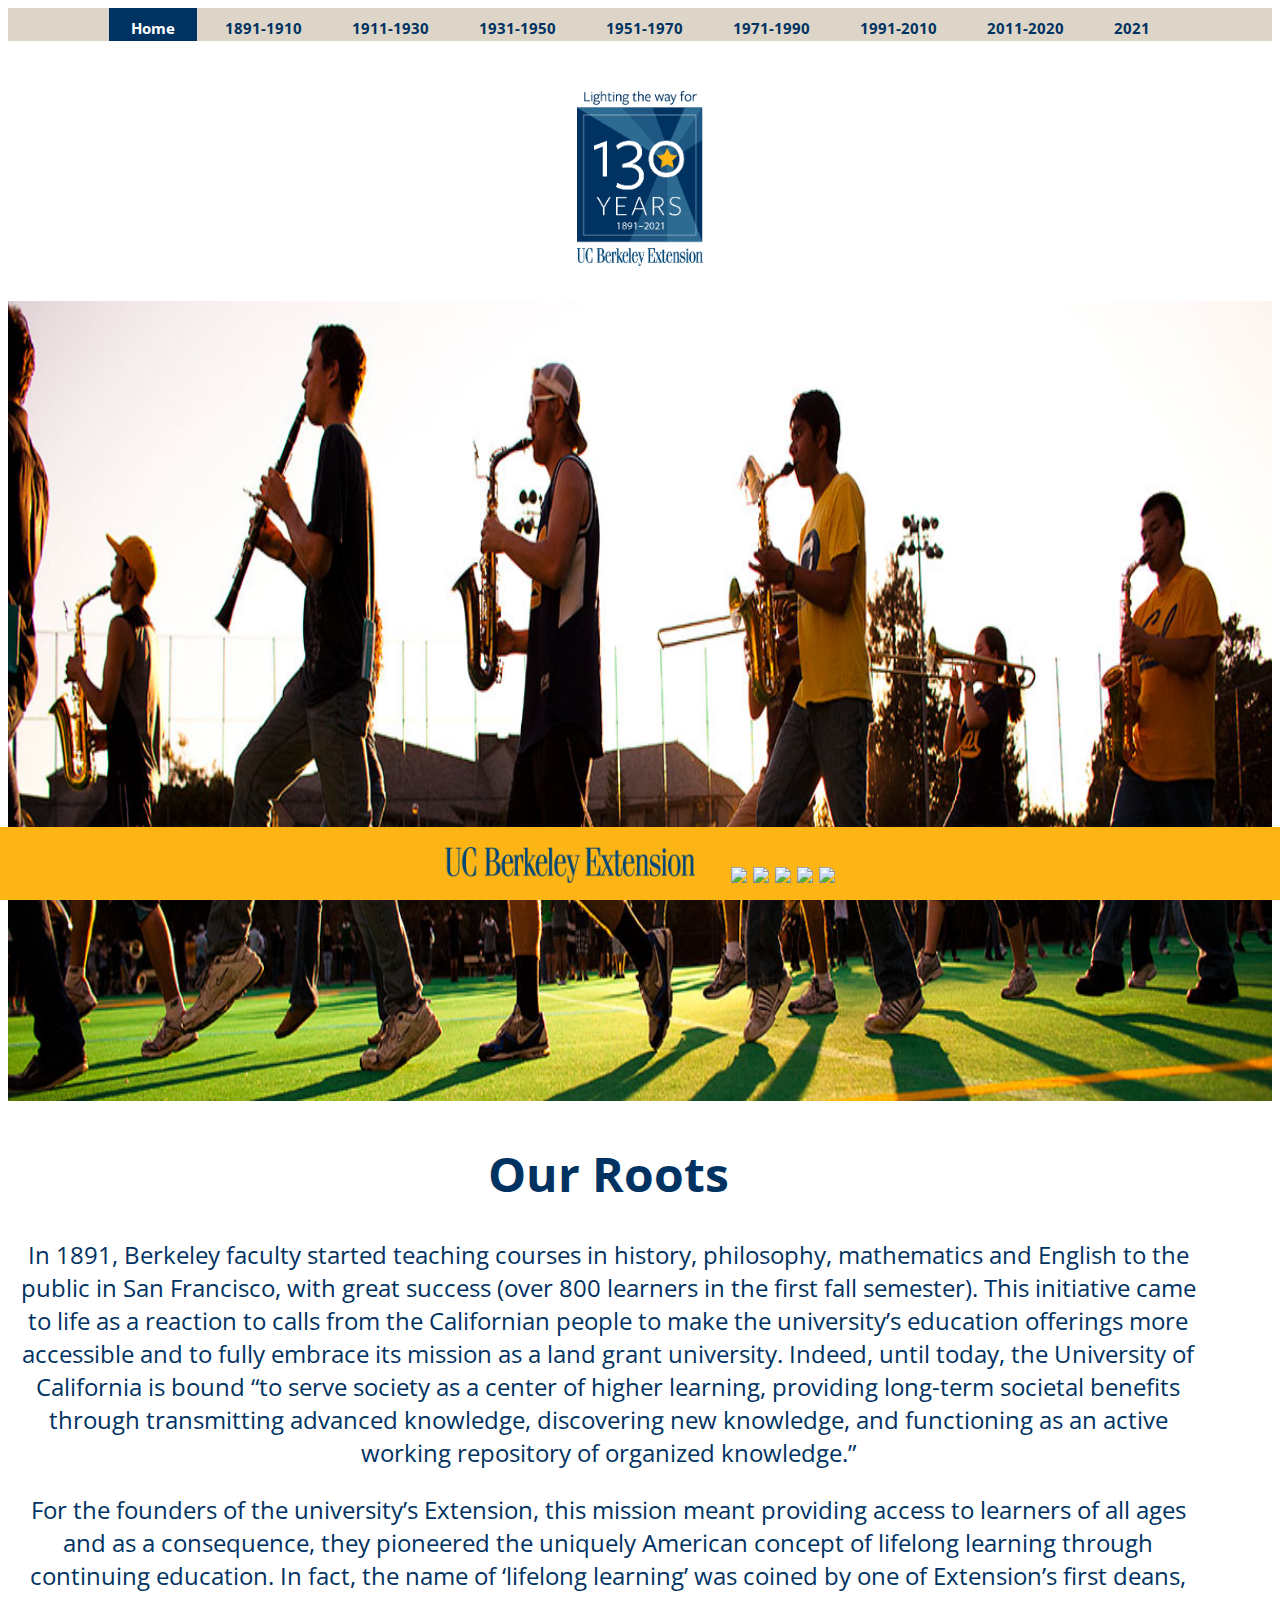
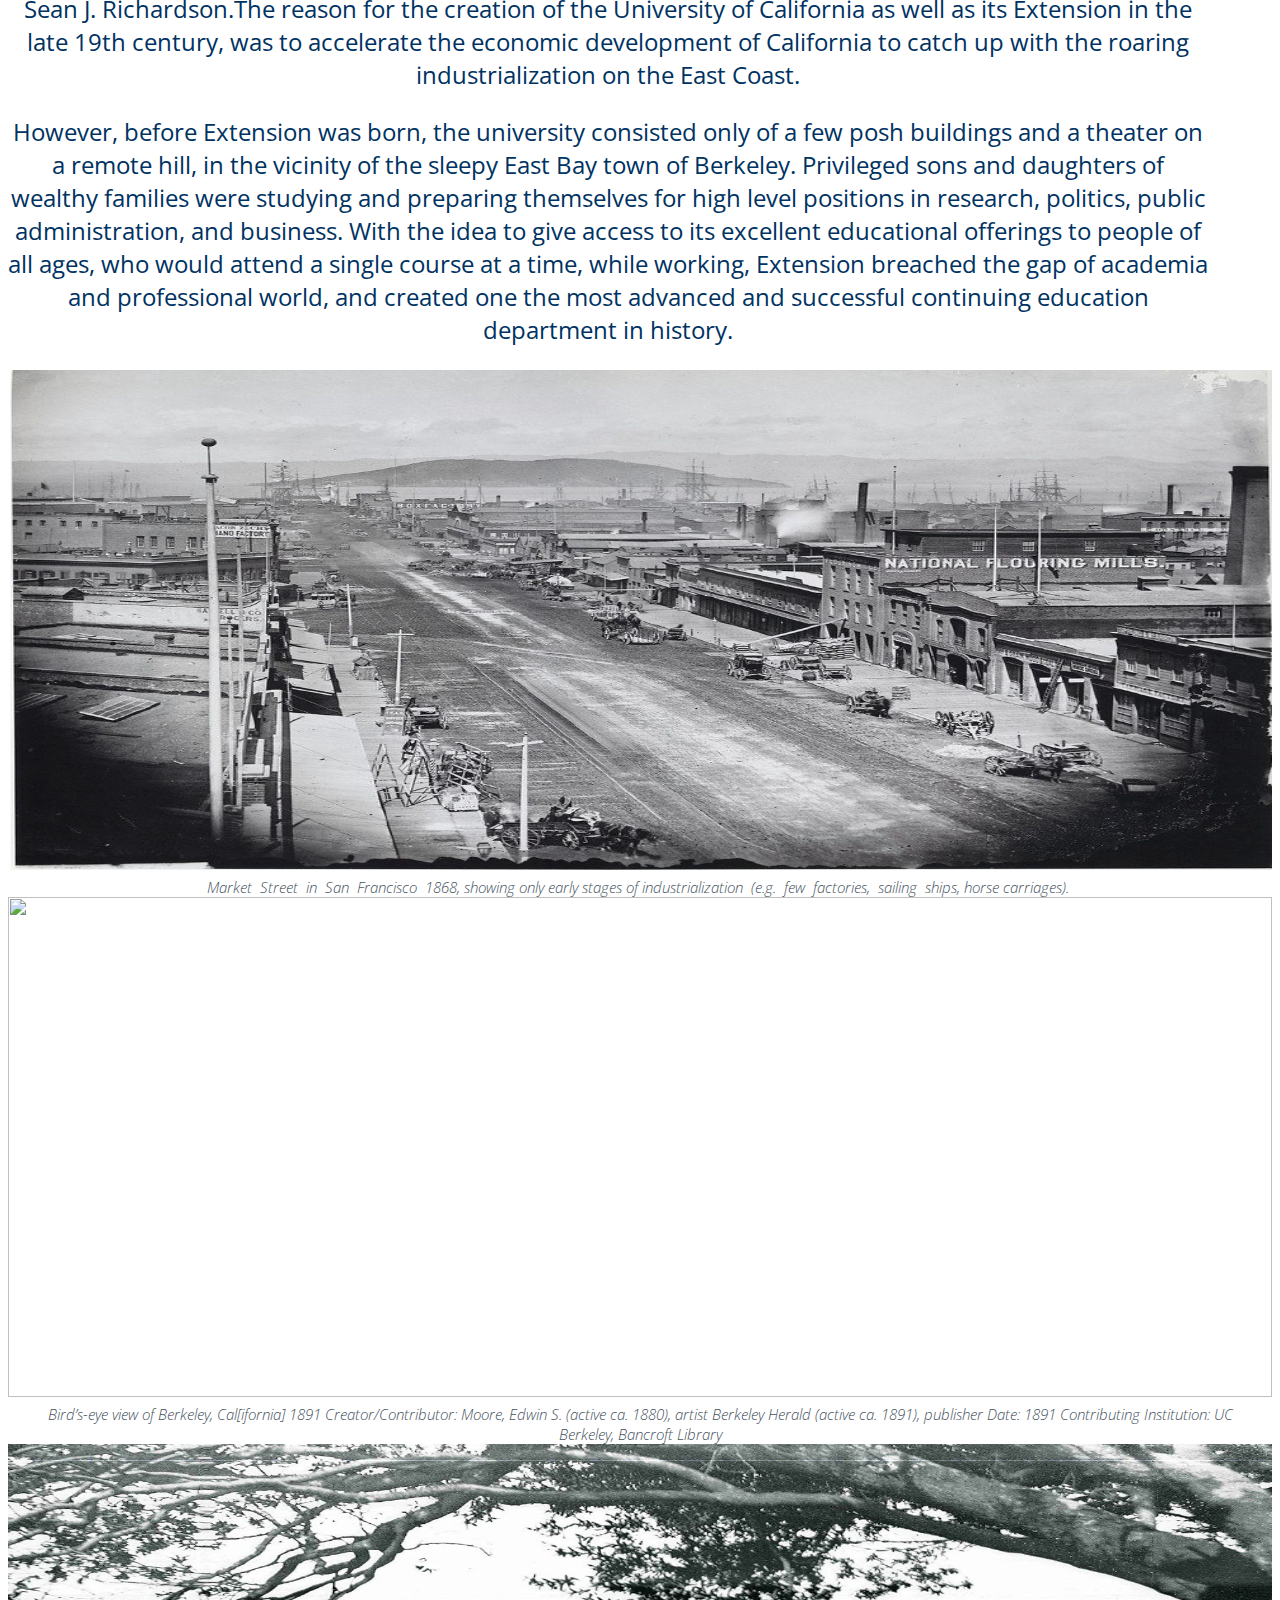
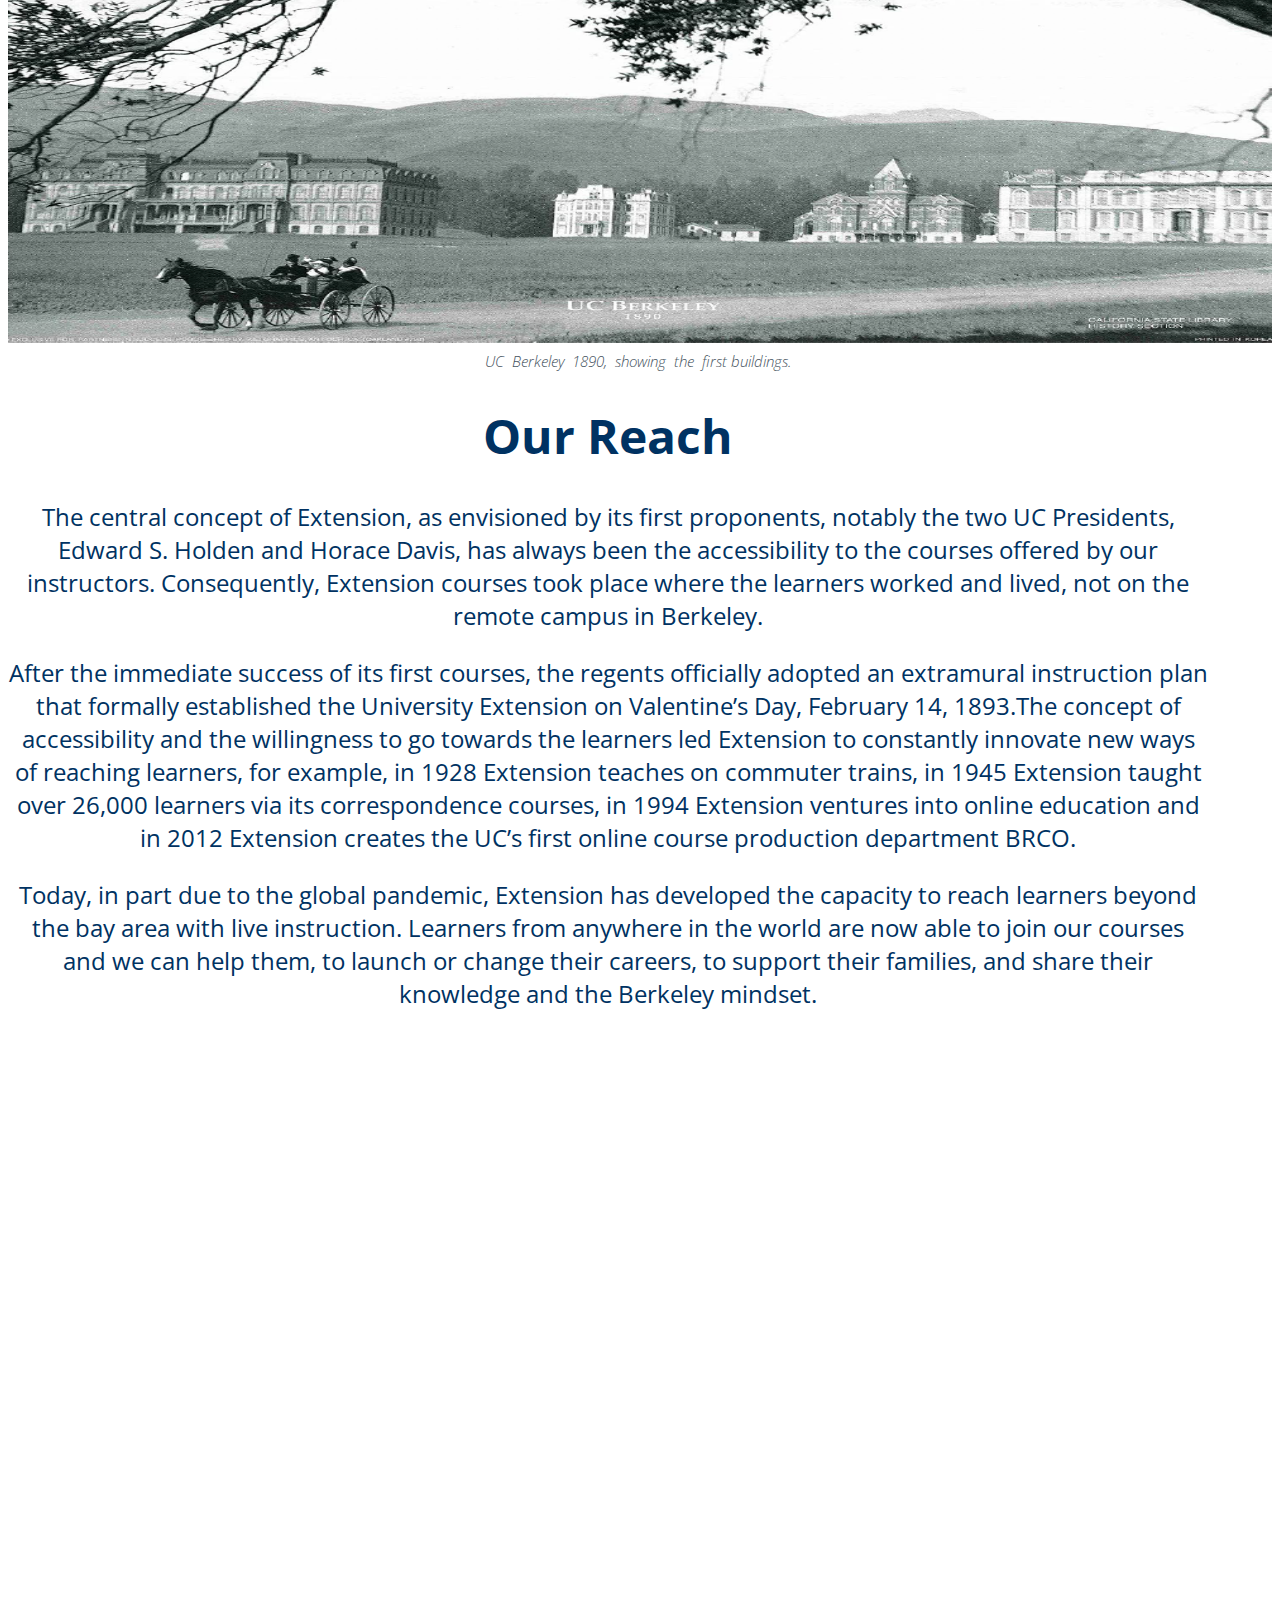
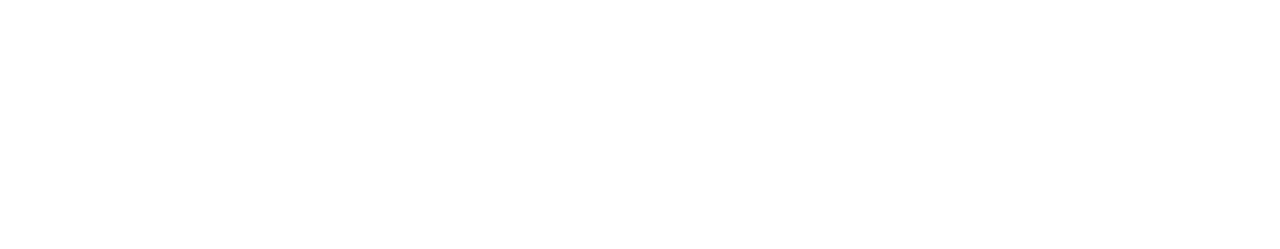
==== commit 5581feb5: "Fixing capitalization" ====
--- a/index.html
+++ b/index.html
@@ -22,9 +22,9 @@
     </div>  
    </head>
     
-    <img src="./assets/Images/logos/UCBE130-logo.png" alt="130 years logo" class="center">
+    <img src="./assets/images/logos/130-logo.png" alt="130 years logo" class="center">
 
-    <img src="./assets/Images/Homepage/band_1200_Zhukova.jpeg" style="width:100%; height: 800px">
+    <img src="./assets/images/homepage/band.jpeg" style="width:100%; height: 800px">
    
 
     <body>
@@ -74,12 +74,12 @@
 
             <div class="row">
                 <div class="col-sm-4">
-                    <img style="width:100%; height: 500px" src="assets/Images/Homepage/Homepage_Image2.png" >
+                    <img style="width:100%; height: 500px" src="./assets/images/homepage/homepage-image2.png" >
                     <div class="caption"> Market  Street  in  San  Francisco  1868,  showing  only  early  stages  of industrialization  (e.g.  few  factories,  sailing  ships, horse carriages). </div>
                    
                 </div>
                 <div class= "col-sm-4">
-                    <img style="width:100%; height: 500px" src="./assets/Images/Homepage/Homepage_Image3.png">
+                    <img style="width:100%; height: 500px" src="./assets/images/homepage/homepage-image3.png">
                     <div class="caption">Bird’s-eye view of Berkeley, Cal[ifornia] 1891 
                      Creator/Contributor: Moore, Edwin S. (active ca. 1880), artist Berkeley Herald (active ca. 1891), publisher 
                      Date: 1891
@@ -87,7 +87,7 @@
                       
                 </div>
                 <div class= "col-sm-4">
-                    <img style="width:100%; height: 500px" src="./assets/Images/Homepage/Homepage_Image4.png" >
+                    <img style="width:100%; height: 500px" src="./assets/images/homepage/homepage-image4.png" >
                     <div class="caption">UC  Berkeley  1890,  showing  the  first buildings. </div>
                  
             </div>
@@ -118,22 +118,22 @@
                    
                    <a href="https://extension.berkeley.edu/">
                
-                   <img class="extension-logo" src="assets/Images/logos/UNEX LOGO_cmyk_positive.png">
+                   <img class="extension-logo" src="assets/images/logos/unex-logo.png">
                    </a>  
                    <a href="https://www.facebook.com/UCBerkeleyExtension/">
-                       <img class="facebook" src="./assets/Images/logos/Facebook.png" >
+                       <img class="facebook" src="./assets/images/logos/facebook.png" >
                    </a>
                    <a href="https://www.instagram.com/ucberkeleyext/">
-                       <img class="instagram" src="./assets/Images/logos/Instagram.png" >
+                       <img class="instagram" src="./assets/images/logos/instagram.png" >
                    </a>
                    <a href="https://www.linkedin.com/school/ucberkeleyextension/">
-                       <img class="linkedin" src="./assets/Images/logos/linkedin.png" >
+                       <img class="linkedin" src="./assets/images/logos/linkedin.png" >
                    </a>
                    <a href="https://twitter.com/UCBerkeleyExt">
-                       <img class="twitter" src="./assets/Images/logos/twitter.png" >
+                       <img class="twitter" src="./assets/images/logos/twitter.png" >
                    </a>
                    <a href="https://www.youtube.com/channel/UC20sZe5RHww1skkZmDdHC-w">
-                       <img class="youtube" src="./assets/Images/logos/youtube.png">   
+                       <img class="youtube" src="./assets/images/logos/youtube.png">   
                    </a>
                     
                     
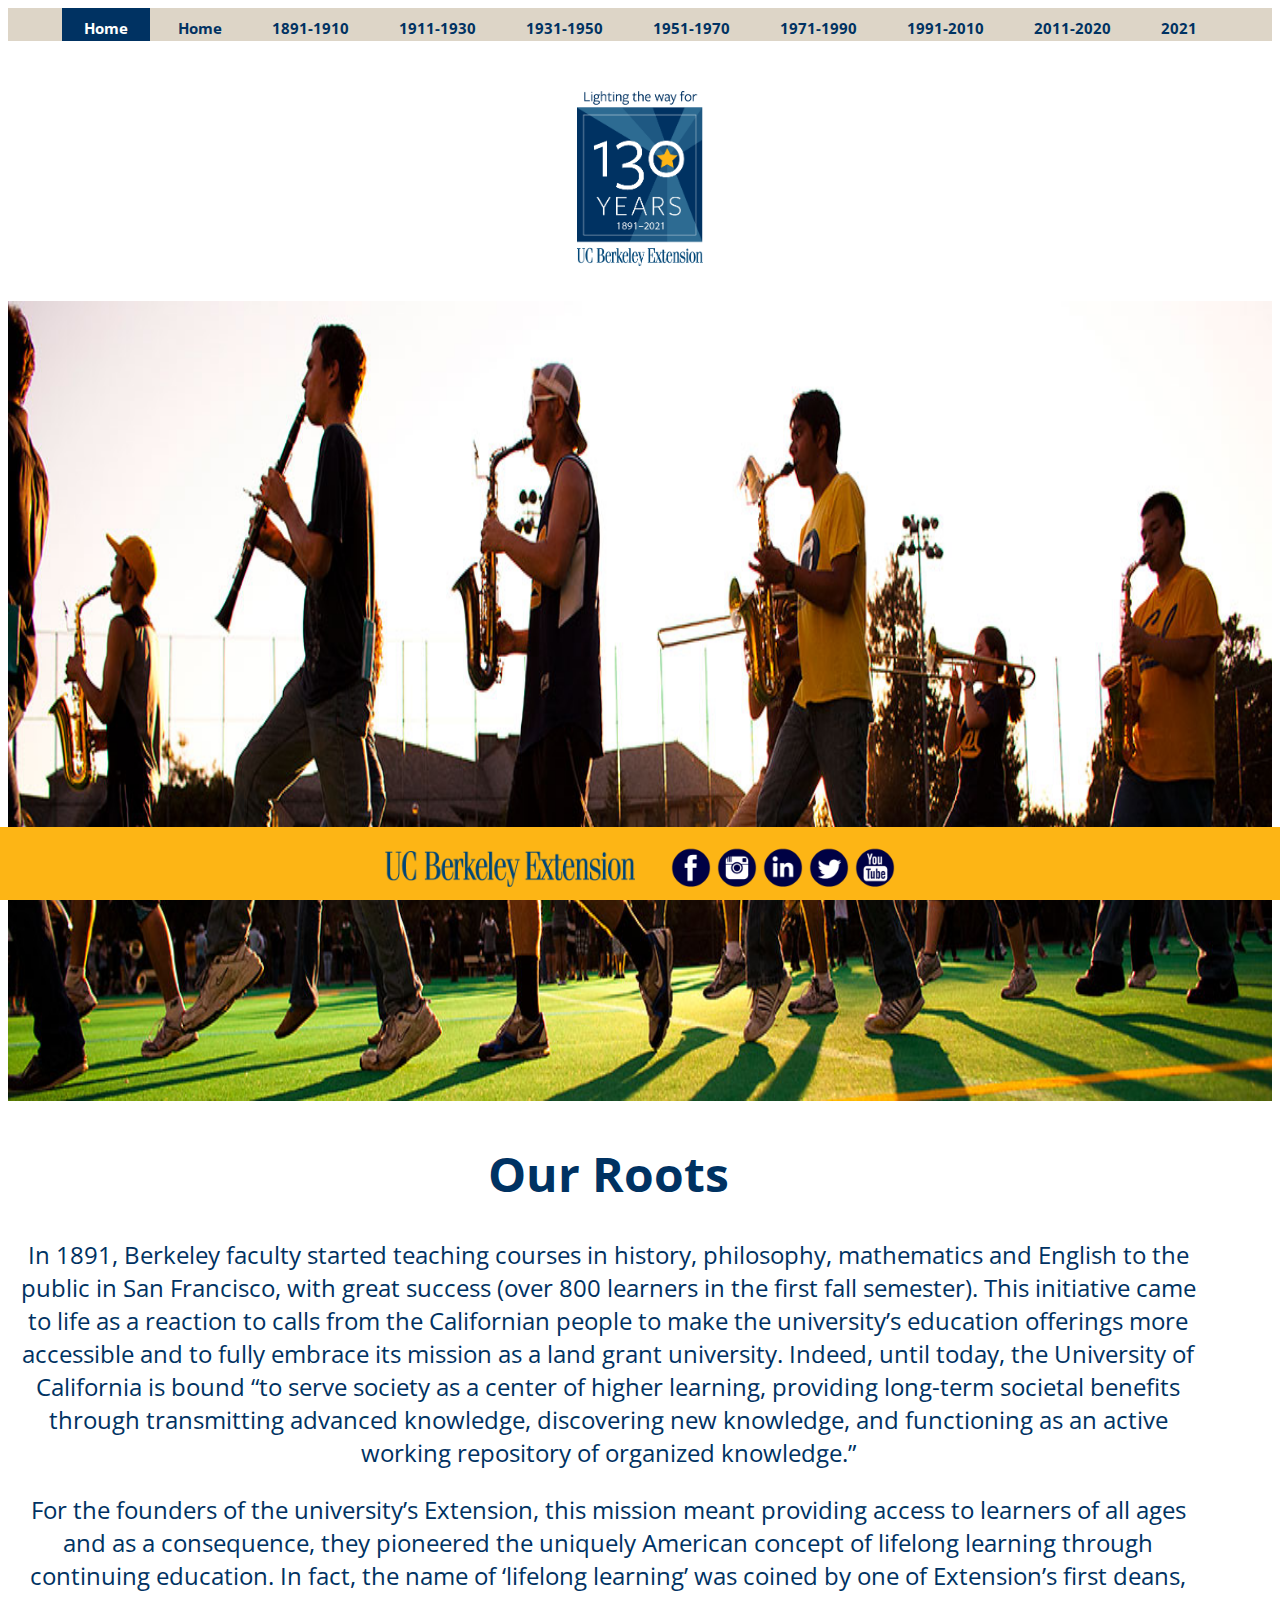
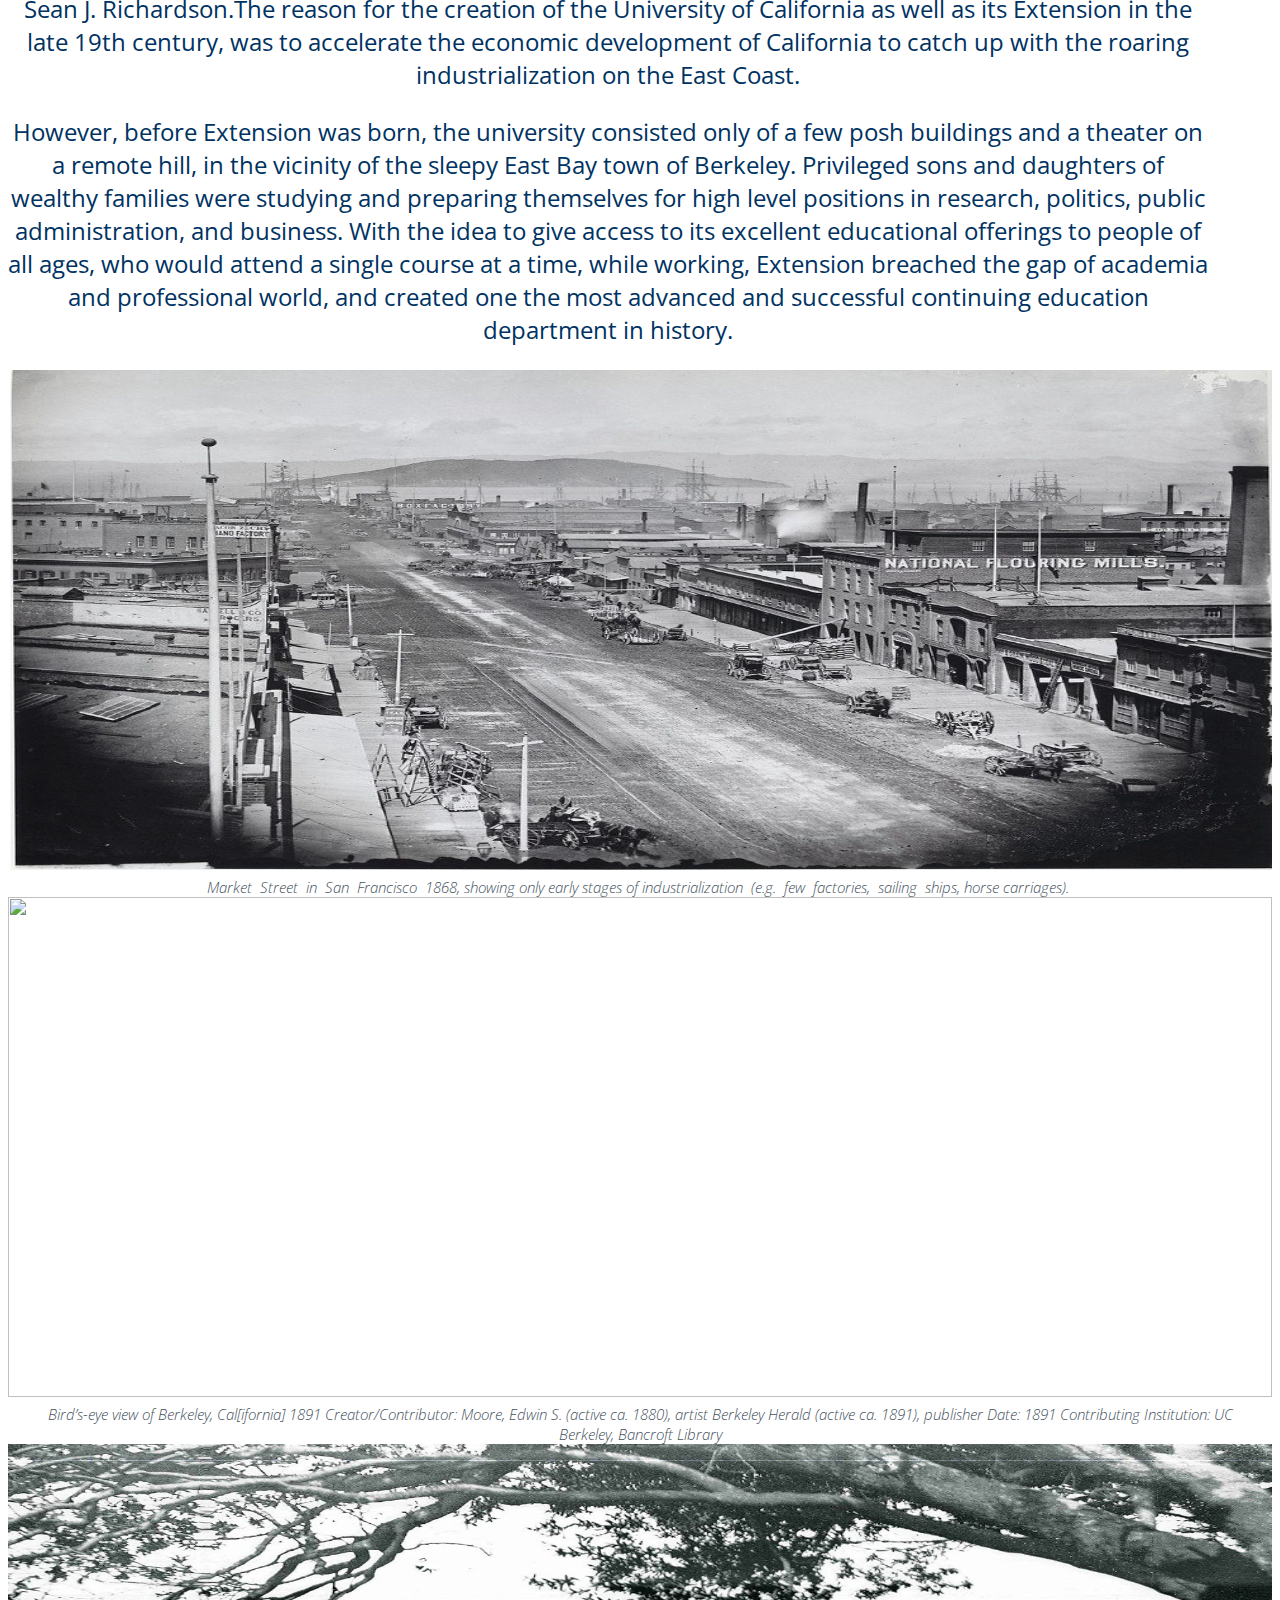
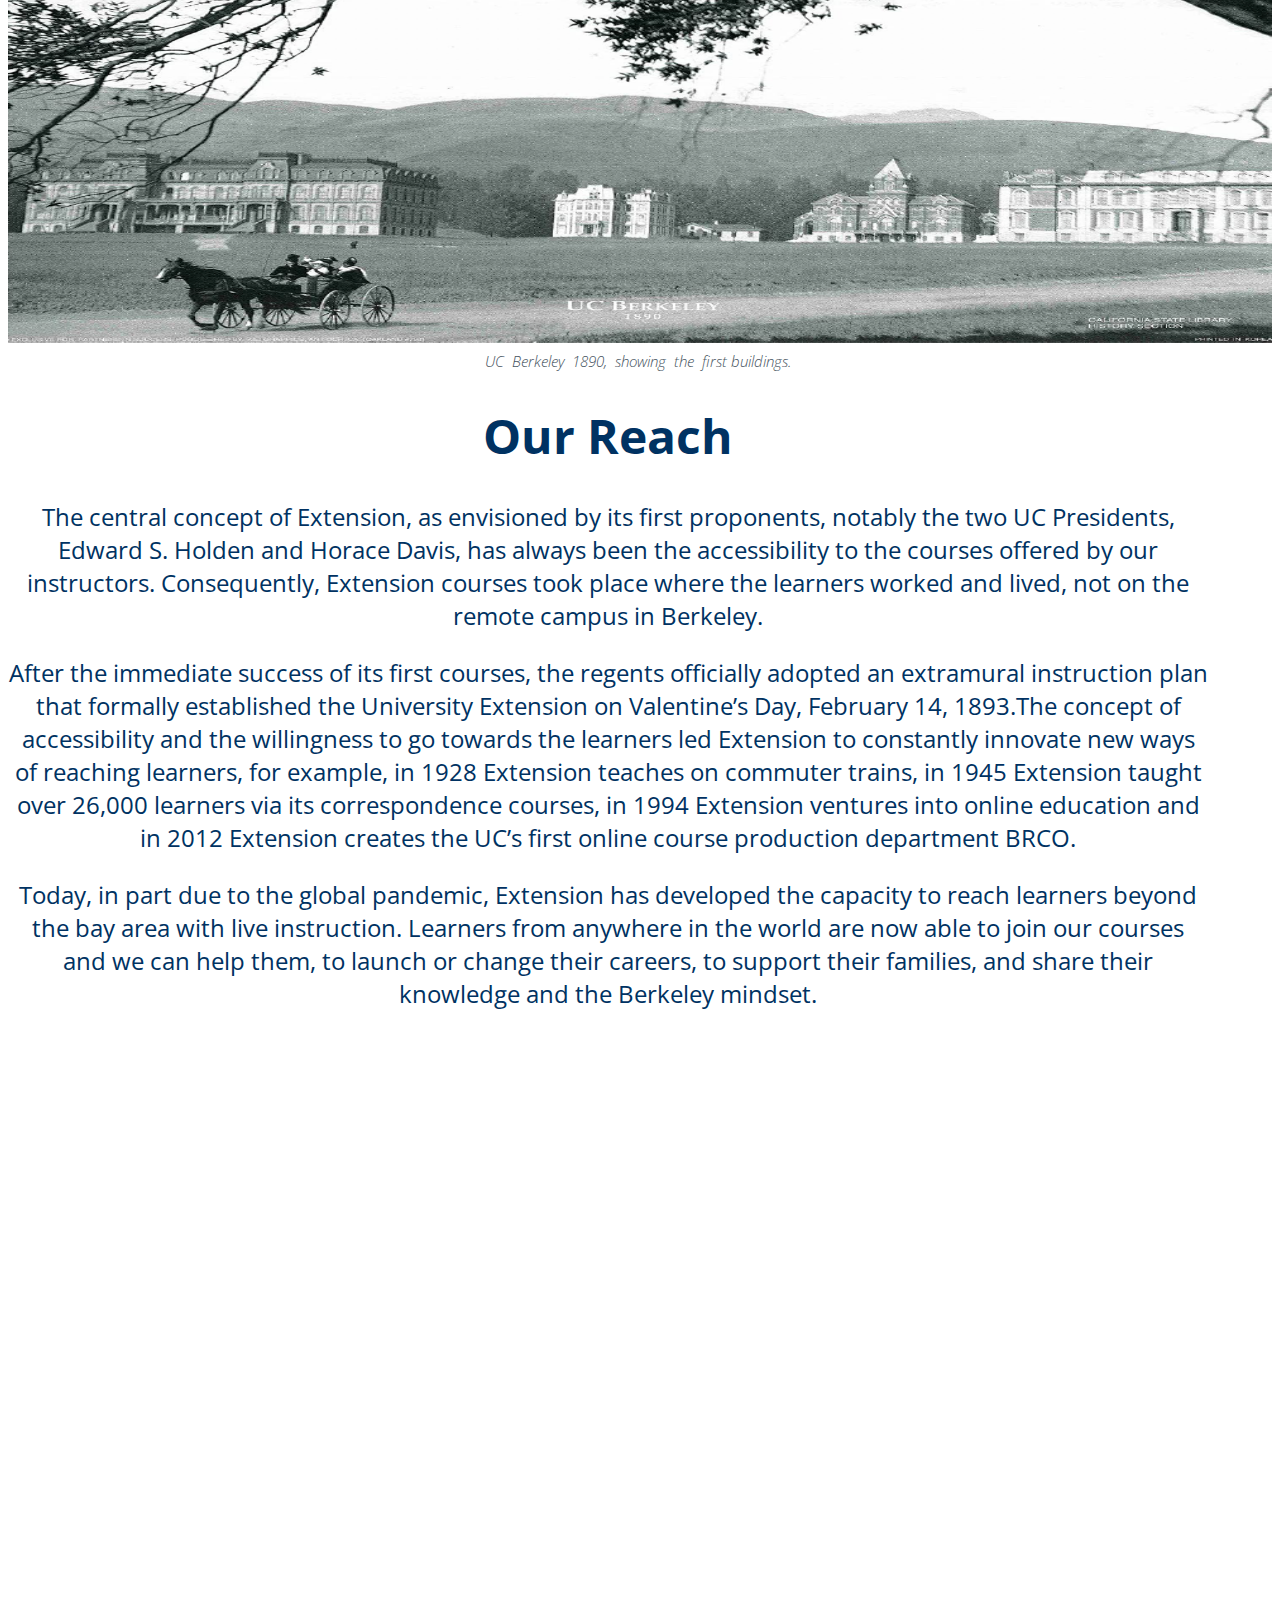
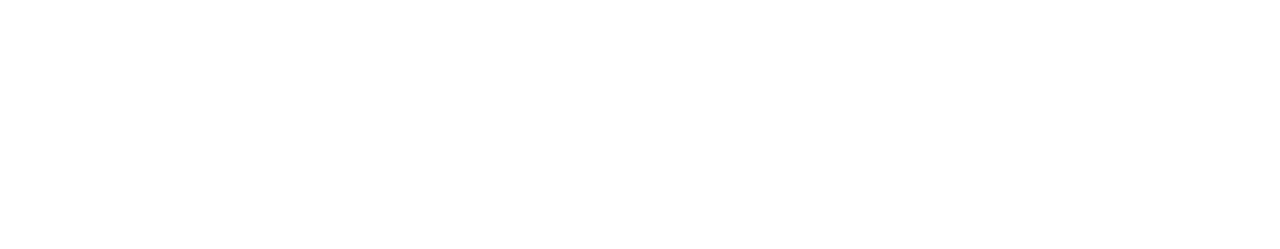
==== commit 1439e591: "updating header" ====
--- a/index.html
+++ b/index.html
@@ -6,20 +6,22 @@
         <link rel="stylesheet" href="./styles.css/stylesheet.css">
         <link rel="preconnect" href="https://fonts.gstatic.com">
 <link href="https://fonts.googleapis.com/css2?family=Open+Sans:ital,wght@0,300;0,400;0,700;1,400&display=swap" rel="stylesheet">
-        <div class="topnav">
-            <a class="active" href="./index.html">Home</a>
-            <a href="./1891-1910.html">1891-1910</a>
-            <a href="./1911-1930.html">1911-1930</a>
-            <a href="./1931-1950.html">1931-1950</a>
-            <a href="./1951-1970.html">1951-1970</a>
-            <a href="./1971-1990.html">1971-1990</a>
-            <a href="./1991-2010.html">1991-2010</a>
-            <a href="./2011-2020.html">2011-2020</a>
-            <a href="./2021.html">2021</a>
-          </div>
-      
-        </nav>
-    </div>  
+<div class="topnav">
+   <a class="active" href="./index.html">Home</a>
+   <a href="">Home</a>
+   <a href="./1891-1910.html">1891-1910</a>
+   <a href="./1911-1930.html">1911-1930</a>
+   <a href="./1931-1950.html">1931-1950</a>
+   <a href="./1951-1970.html">1951-1970</a>
+   <a href="./1971-1990.html">1971-1990</a>
+   <a href="./1991-2010.html">1991-2010</a>
+   <a href="./2011-2020.html">2011-2020</a>
+   <a href="./2021.html">2021</a>
+ </div>
+       
+</nav>
+</div>  
+
    </head>
     
     <img src="./assets/images/logos/130-logo.png" alt="130 years logo" class="center">
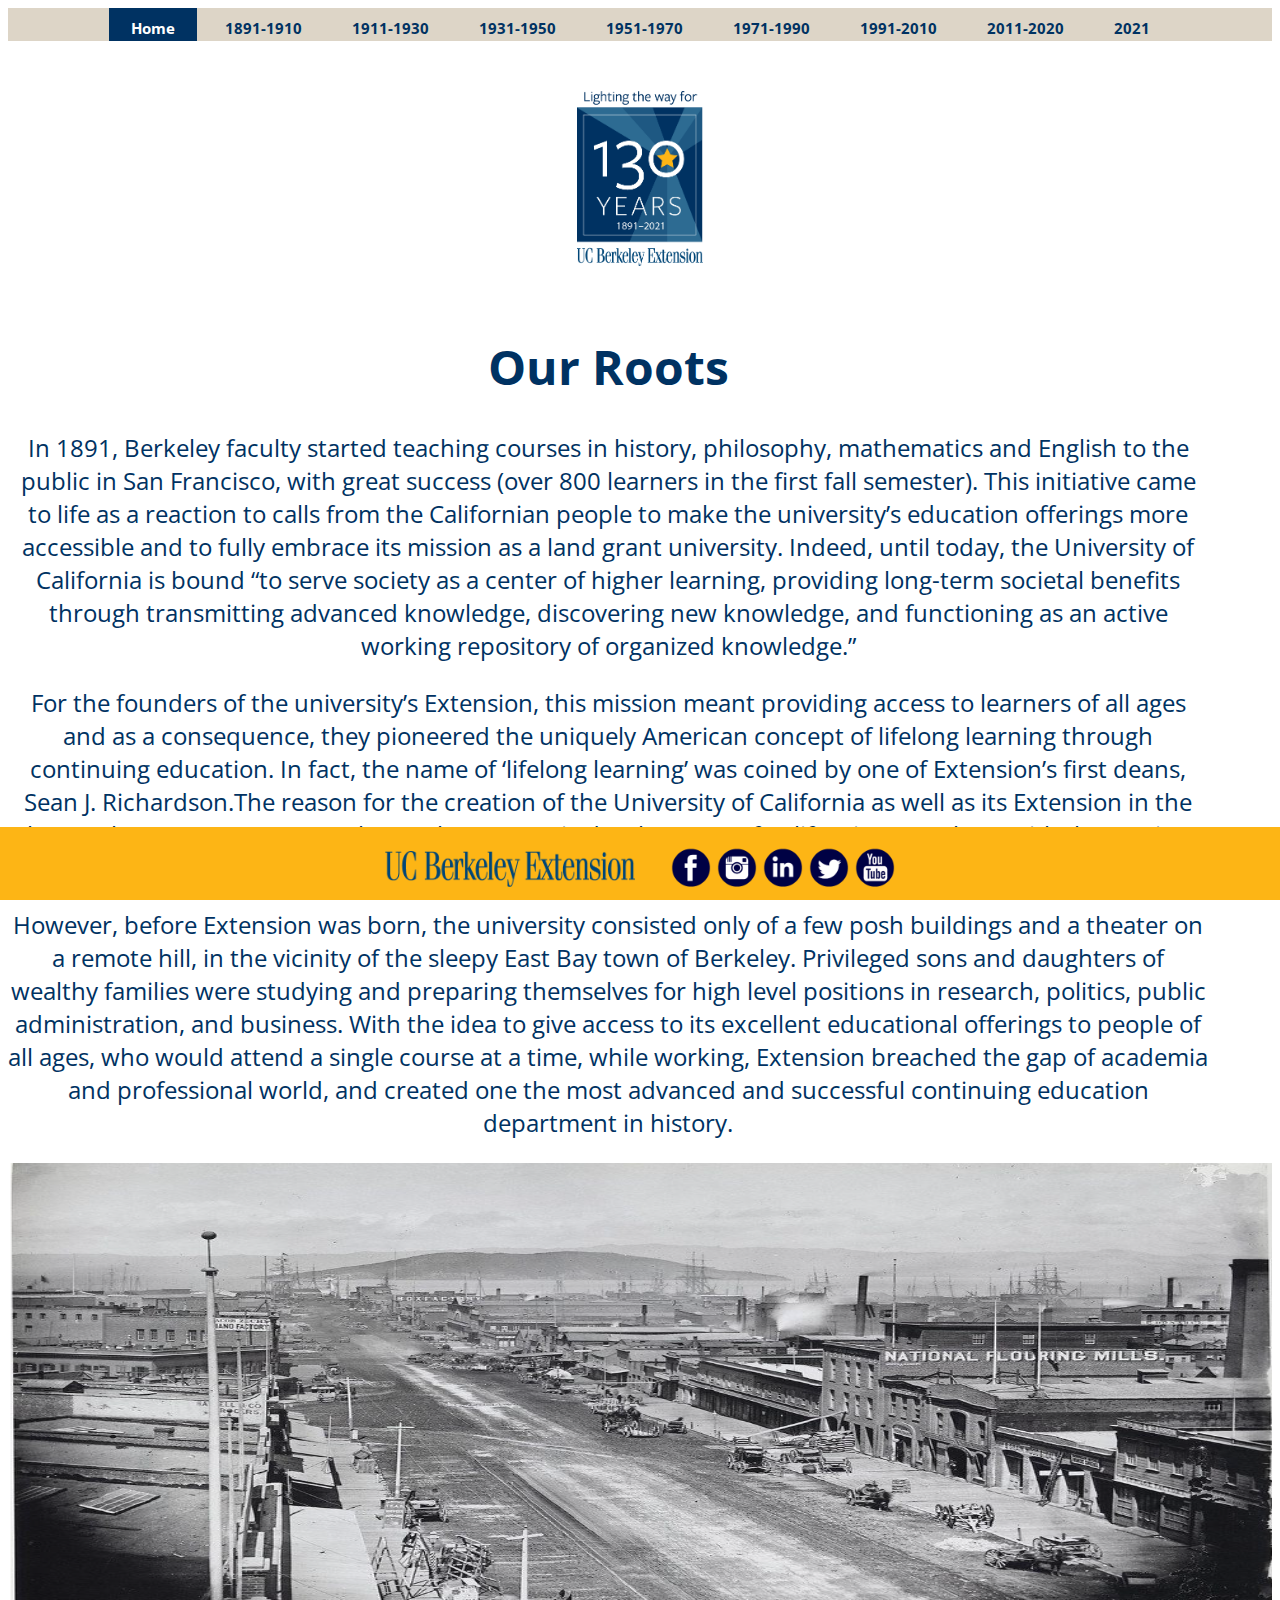
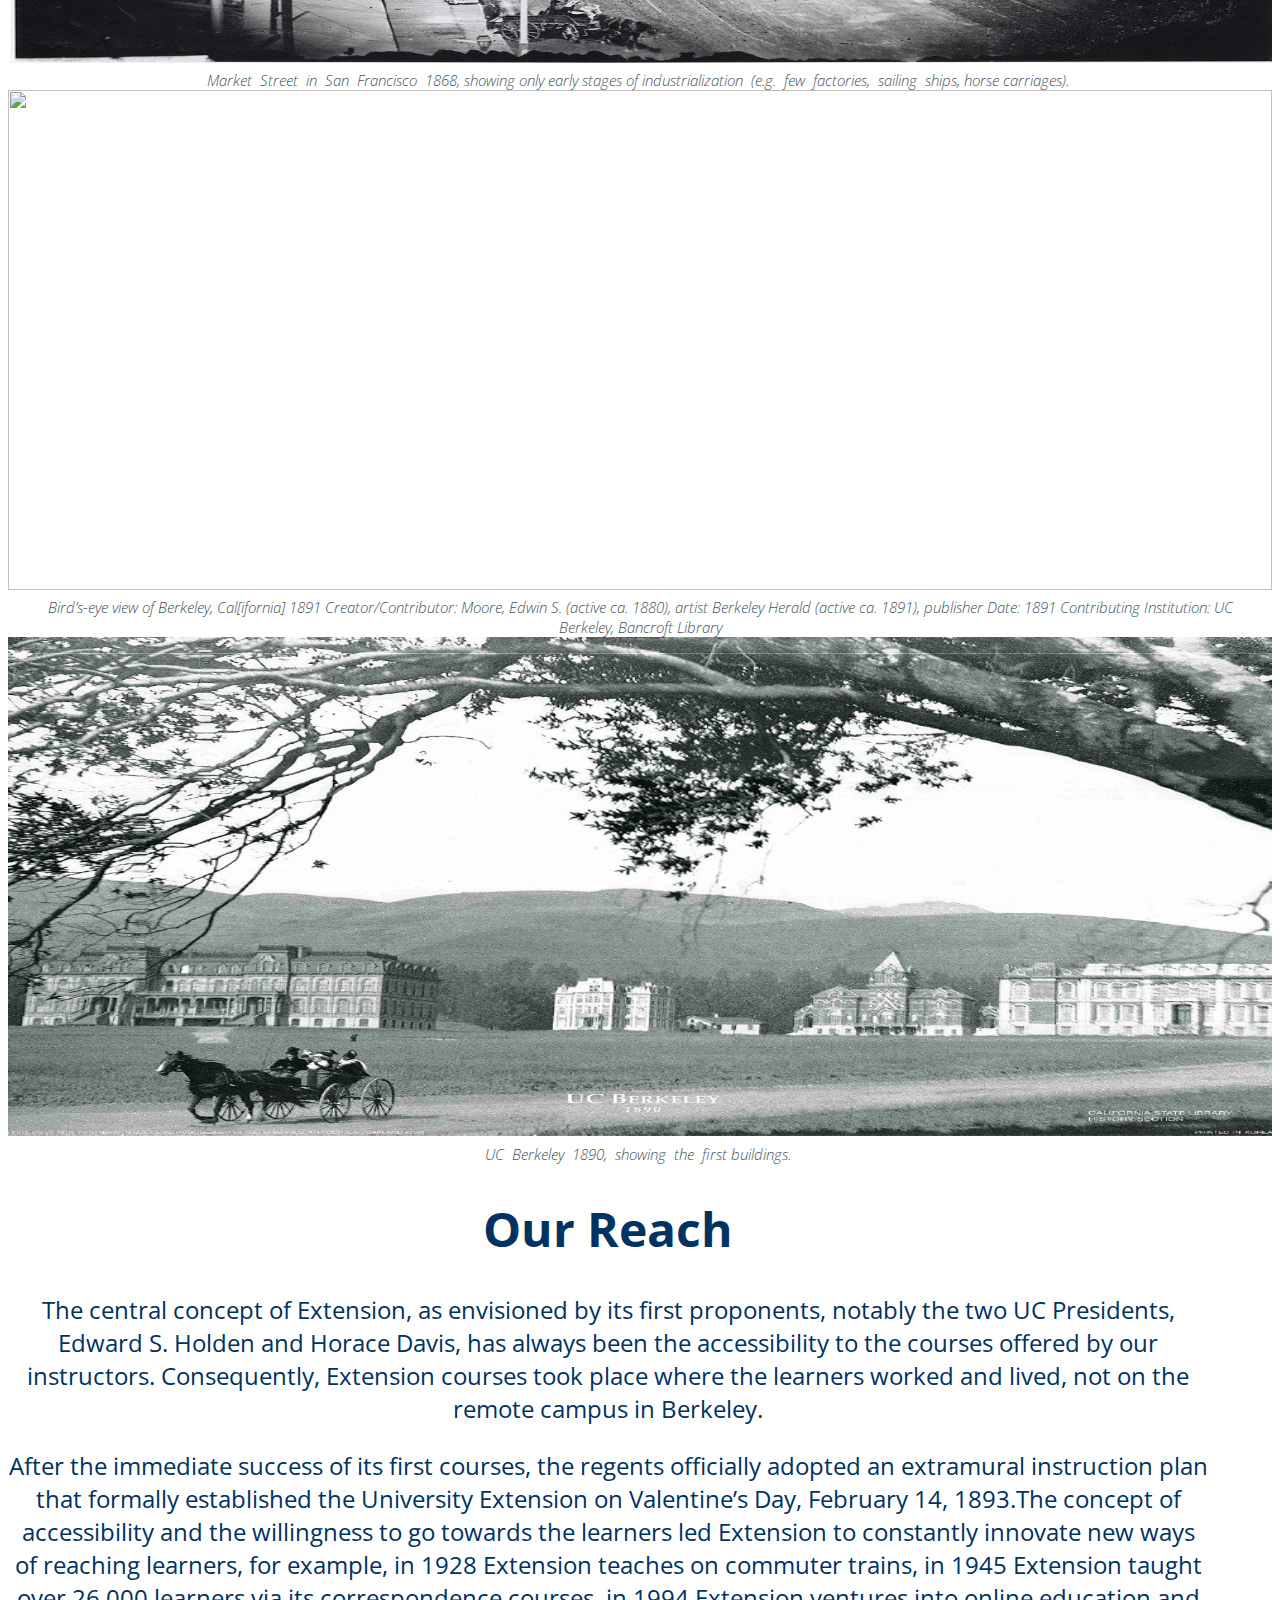
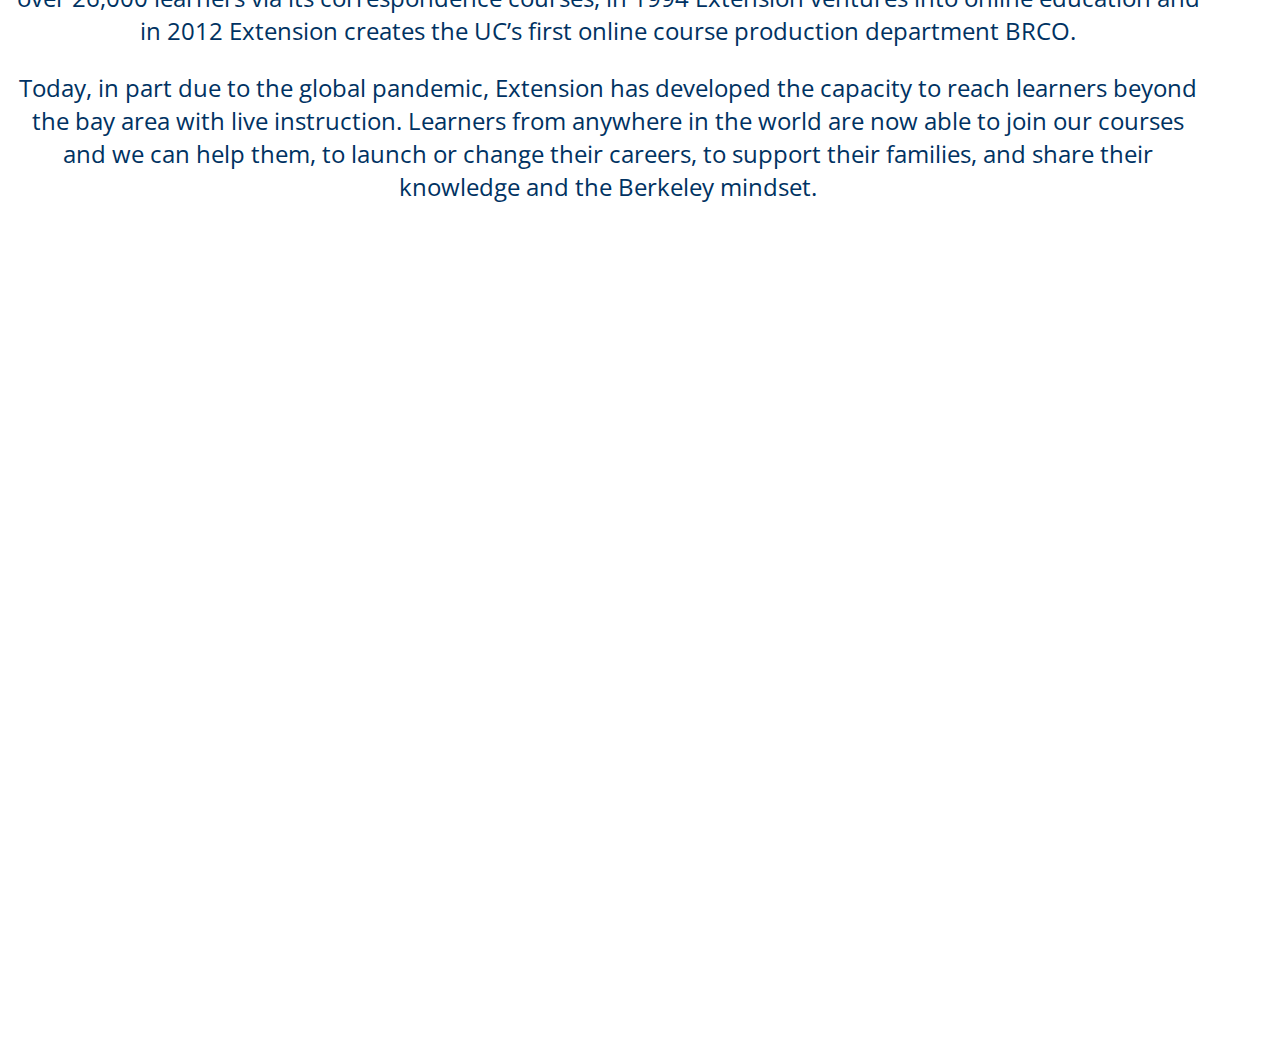
==== commit af7e16ec: "home page header fix" ====
--- a/index.html
+++ b/index.html
@@ -1,33 +1,30 @@
 <!DOCTYPE html>
 <html>
     <head>
-        <title>Homepage</title>
+        <title>2021</title>
         <link rel="stylesheet" href="https://cdnjs.cloudflare.com/ajax/libs/twitter-bootstrap/4.6.0/css/bootstrap-grid.min.css" integrity="sha512-cKoGpmS4czjv58PNt1YTHxg0wUDlctZyp9KUxQpdbAft+XqnyKvDvcGX0QYCgCohQenOuyGSl8l1f7/+axAqyg==" crossorigin="anonymous" />
-        <link rel="stylesheet" href="./styles.css/stylesheet.css">
+        <link rel="stylesheet" href="./assets/css/stylesheet.css">
         <link rel="preconnect" href="https://fonts.gstatic.com">
+
 <link href="https://fonts.googleapis.com/css2?family=Open+Sans:ital,wght@0,300;0,400;0,700;1,400&display=swap" rel="stylesheet">
-<div class="topnav">
-   <a class="active" href="./index.html">Home</a>
-   <a href="">Home</a>
-   <a href="./1891-1910.html">1891-1910</a>
-   <a href="./1911-1930.html">1911-1930</a>
-   <a href="./1931-1950.html">1931-1950</a>
-   <a href="./1951-1970.html">1951-1970</a>
-   <a href="./1971-1990.html">1971-1990</a>
-   <a href="./1991-2010.html">1991-2010</a>
-   <a href="./2011-2020.html">2011-2020</a>
-   <a href="./2021.html">2021</a>
- </div>
-       
-</nav>
-</div>  
+        <div class="topnav">
+           <a class="active" href="./index.html">Home</a> 
+           
+            <a href="./1891-1910.html">1891-1910</a>
+            <a href="./1911-1930.html">1911-1930</a>
+            <a href="./1931-1950.html">1931-1950</a>
+            <a href="./1951-1970.html">1951-1970</a>
+            <a href="./1971-1990.html">1971-1990</a>
+            <a href="./1991-2010.html">1991-2010</a>
+            <a href="./2011-2020.html">2011-2020</a>
+            <a href="./2021.html">2021</a>
+          </div>
+                
+        </nav>
+    </div>  
+</head>
 
-   </head>
-    
     <img src="./assets/images/logos/130-logo.png" alt="130 years logo" class="center">
-
-    <img src="./assets/images/homepage/band.jpeg" style="width:100%; height: 800px">
-   
 
     <body>
         <style>
--- a/assets/css/stylesheet.css
+++ b/assets/css/stylesheet.css
@@ -0,0 +1,220 @@
+.topnav {
+  background-color: #DDD5C7;
+  overflow: hidden;
+}
+
+.topnav a {
+  float: center;
+  color:#003262;
+  text-align: center;
+  padding: 20px 22px;
+  text-decoration: none;
+  font-size: 15px;
+  font-family: 'Open Sans', sans-serif;
+  font-weight: bold;
+}
+
+.topnav a.active {
+  background-color:#003262;
+  color: white;
+}
+
+.topnav a:hover {
+  background-color:#3B7EA1;
+  color:white;
+  text-decoration: underline;
+}
+
+.h1 {
+  font-family: 'Open Sans', sans-serif;
+  font-size: 30px;
+  color: #003262; 
+}
+
+
+.body {
+  font-style: normal;
+  font-family: 'Open Sans', sans-serif;
+  font-size: 30px;
+  color: #003262; 
+  text-align: center;
+}
+
+.center {
+  display: block;
+  margin-left: auto;
+  margin-right: auto;
+  width: 10%;
+  padding-top: 50px;
+  padding-bottom: 35px;
+}
+
+.footer {
+    text-align: center;
+    background-color:#FDB515;
+    width: 100%;
+    height: 73px;
+    position: fixed;
+    left: 0;
+   bottom: 0;
+}
+
+.logo  {
+  width: 15%;
+  padding-top: 10px;
+  padding-bottom: 10px;
+}
+
+.p{
+  color:#003262;
+  text-align: center;
+  font-size: 24px;
+  font-family: 'Open Sans', sans-serif;
+}
+
+
+.row{
+  background: white;
+}
+
+.col {
+  background:white;
+}
+
+.column-box {
+  width:100%;
+  height:100px;
+  background:white;
+}
+
+.container {
+  max-width: 1200px;
+}
+
+body {
+  font-family: 'Open Sans', sans-serif;
+  font-size: 24px;
+  color: #003262;
+  text-align: center;
+}
+
+.light-font { 
+  font-weight: 300;
+}
+
+.italic-font {
+  font-style:italic;
+}
+
+.bold-font {
+  font-weight: 700;
+}
+
+.header{
+  font-family: 'Open Sans', sans-serif;
+  font-size: 200px;
+  color: #003262; 
+  font-weight: bold;
+}
+
+.photo-collage{
+  width:700px;
+  height:500px;
+  display: block;
+  margin-left: auto;
+  margin-right: auto;
+}
+
+
+
+.caption{
+  font-family: 'Open Sans', sans-serif;
+  font-size: 15px;
+  color:#46535E; 
+  font-style: italic;
+  font-weight: 300;
+  padding-left: 35px;
+  padding-right: 35px;
+  text-align: center;
+}
+
+
+
+  .facebook{
+    padding-top: 20px;
+    width: 40px;
+    text-decoration: none;
+  }
+
+  .facebook:hover{
+    opacity: 0.7;
+  }
+
+  .instagram{
+    padding-top: 20px;
+    width: 40px;
+    text-decoration: none;
+  }
+
+  .instagram:hover{
+    opacity: 0.7;
+  }
+
+  .twitter{
+    padding-top: 20px;
+    width: 40px;
+    text-decoration: none;
+  }
+
+  .twitter:hover{
+    opacity: 0.7;
+  }
+
+  .youtube{
+    padding-top: 20px;
+    width: 40px;
+    text-decoration: none;
+  }
+
+  .youtube:hover{
+    opacity: 0.7;
+  }
+
+  .linkedin{
+    padding-top: 20px;
+    width: 40px;
+    text-decoration: none;
+  }
+
+  .linkedin:hover{
+    opacity: 0.7;
+  }
+
+  .extension-logo{
+    width: 250px;
+    height: auto; 
+    padding-top: 20px;
+    padding-right: 30px;
+    }
+
+    .extension-logo:hover{
+      opacity: 0.7;
+    }
+
+    .container{
+      background-color:white ;
+    }
+
+ .column-box{
+   color: white;
+ }
+
+ .div-1{
+   background: white;
+ }
+ 
+
+
+ a {
+  text-decoration: none;
+}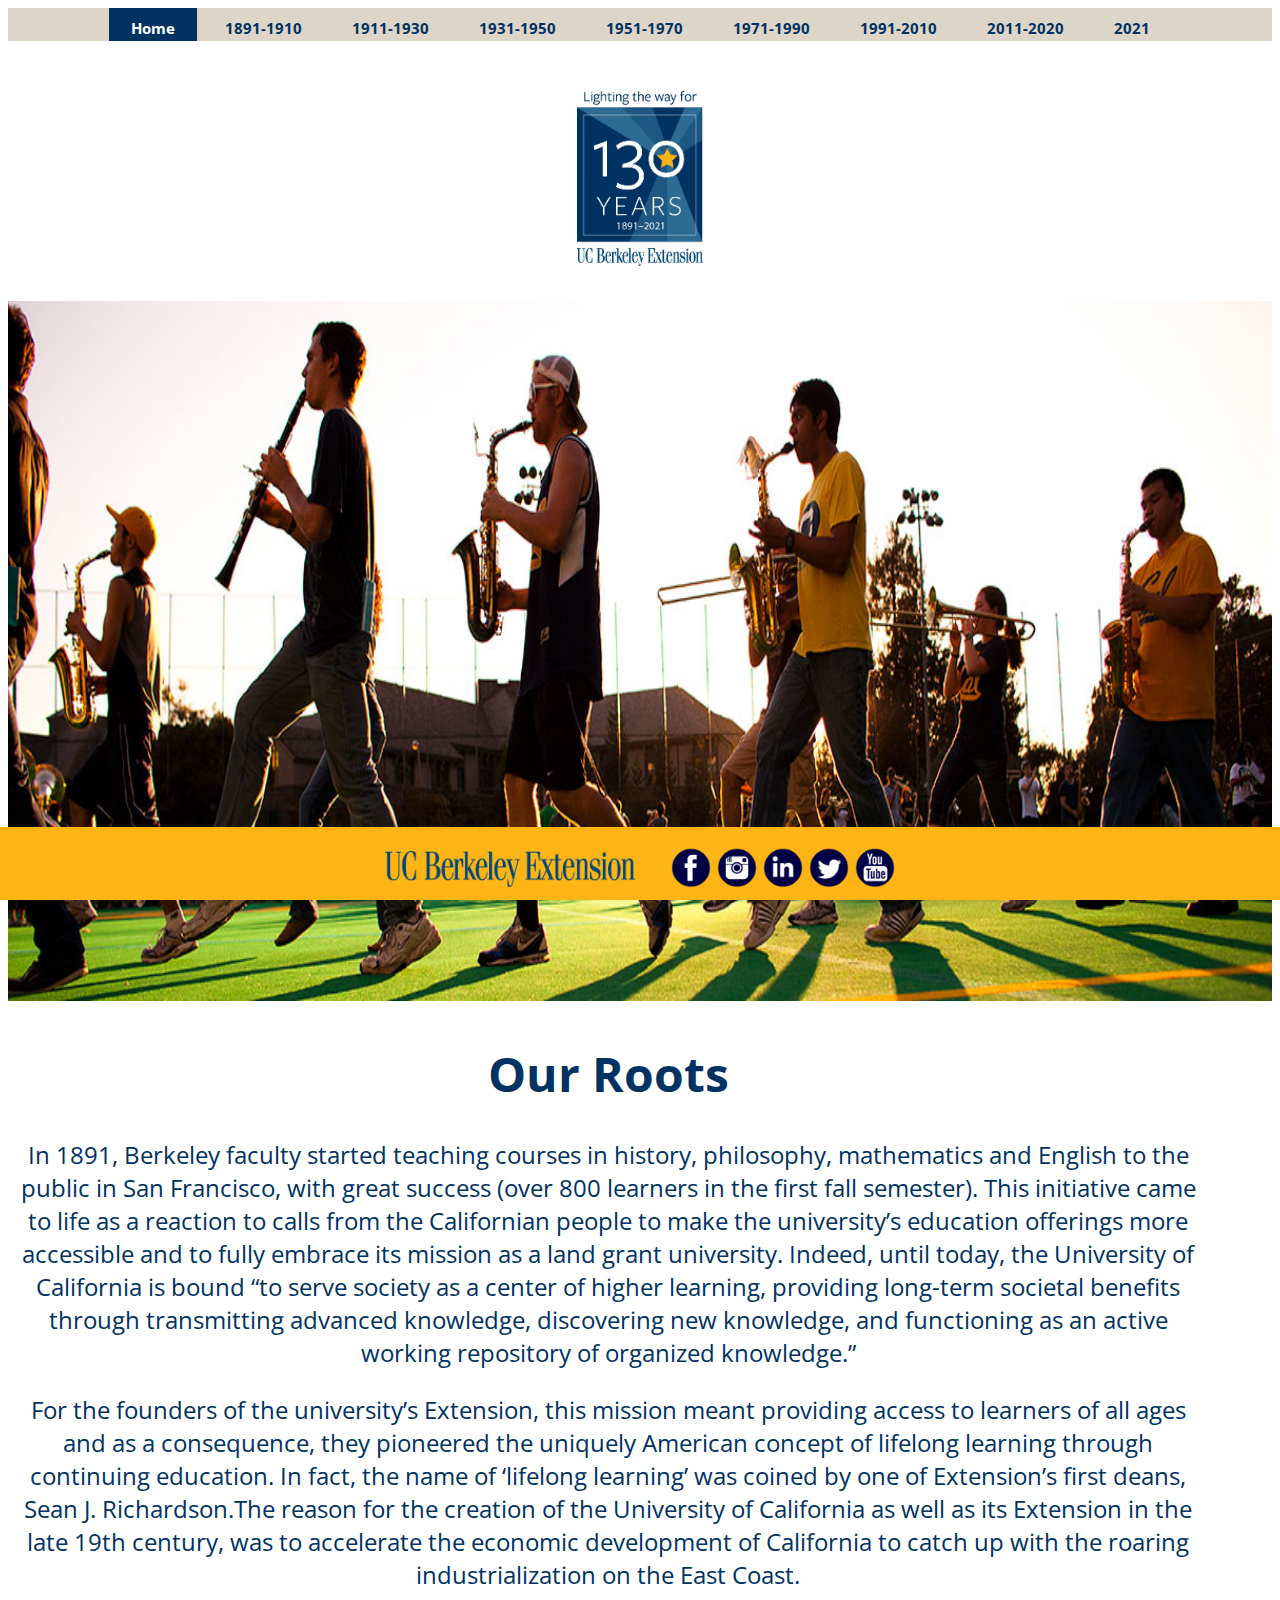
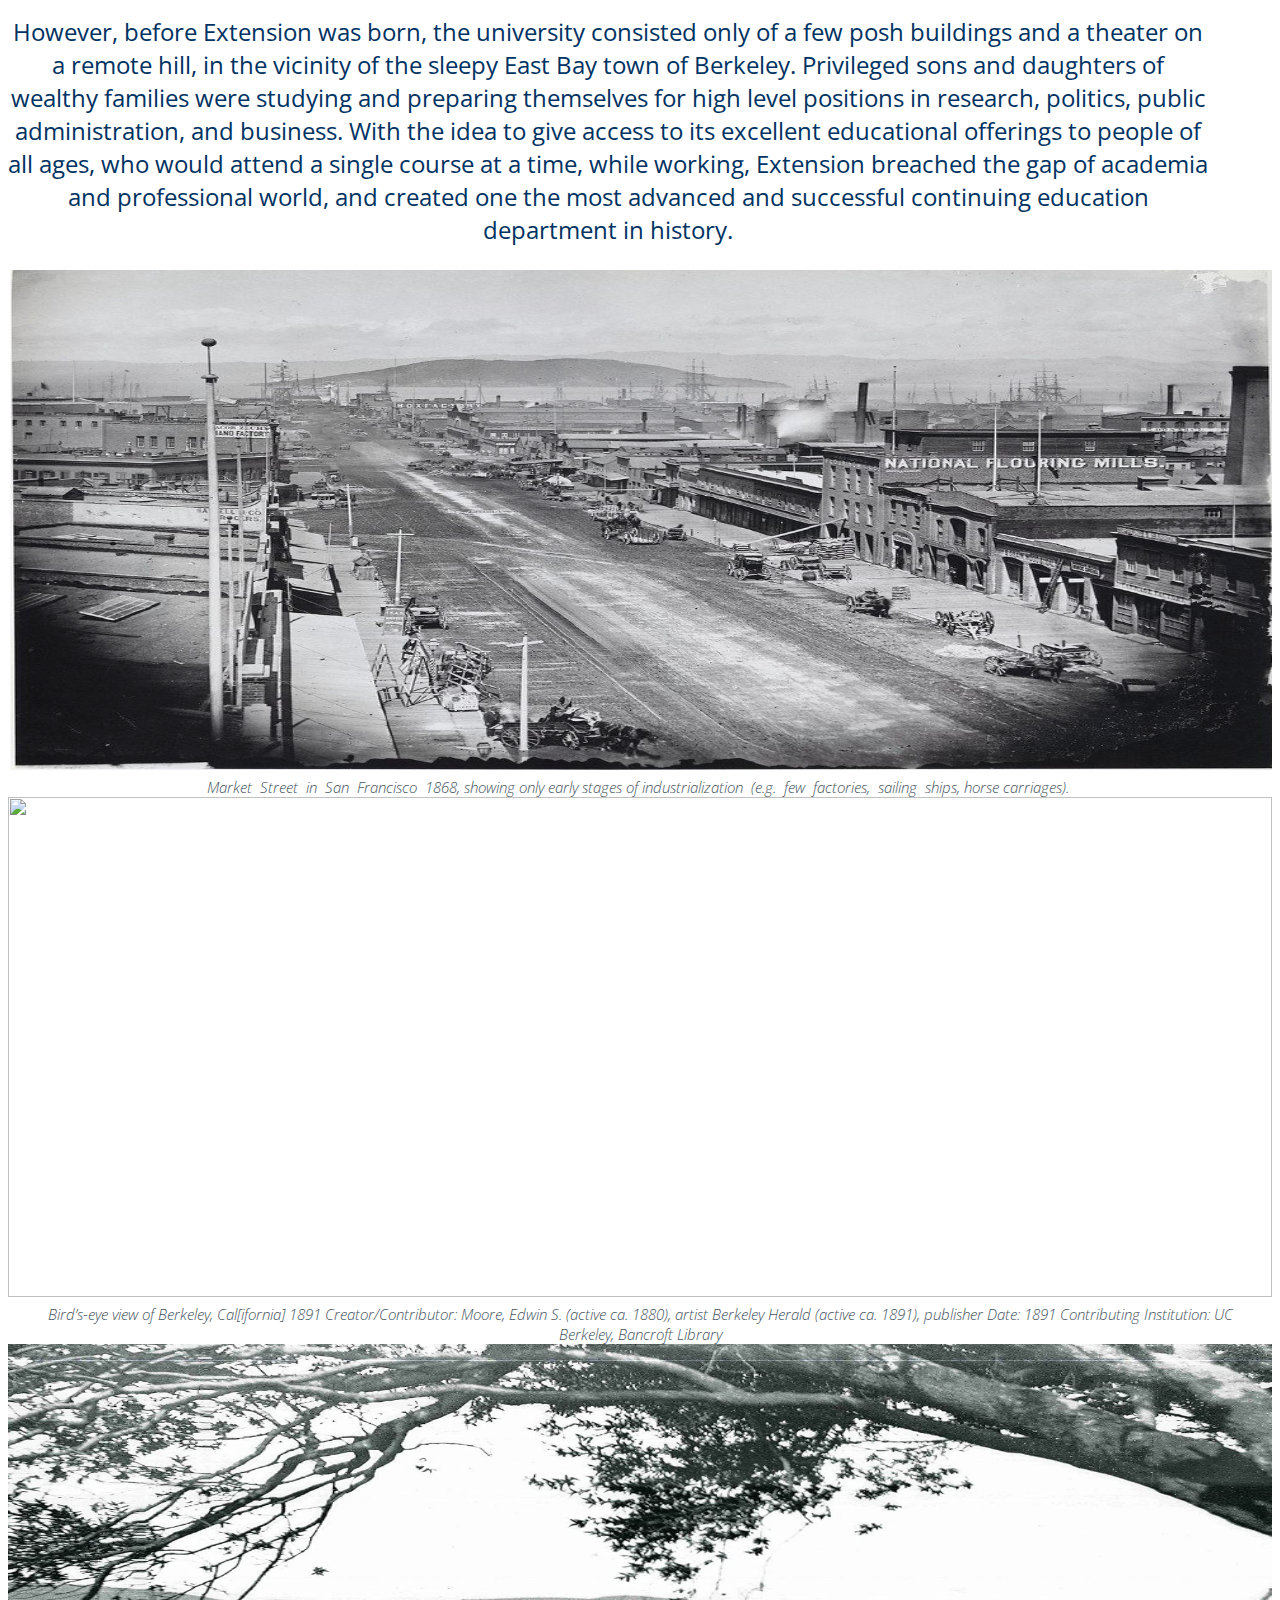
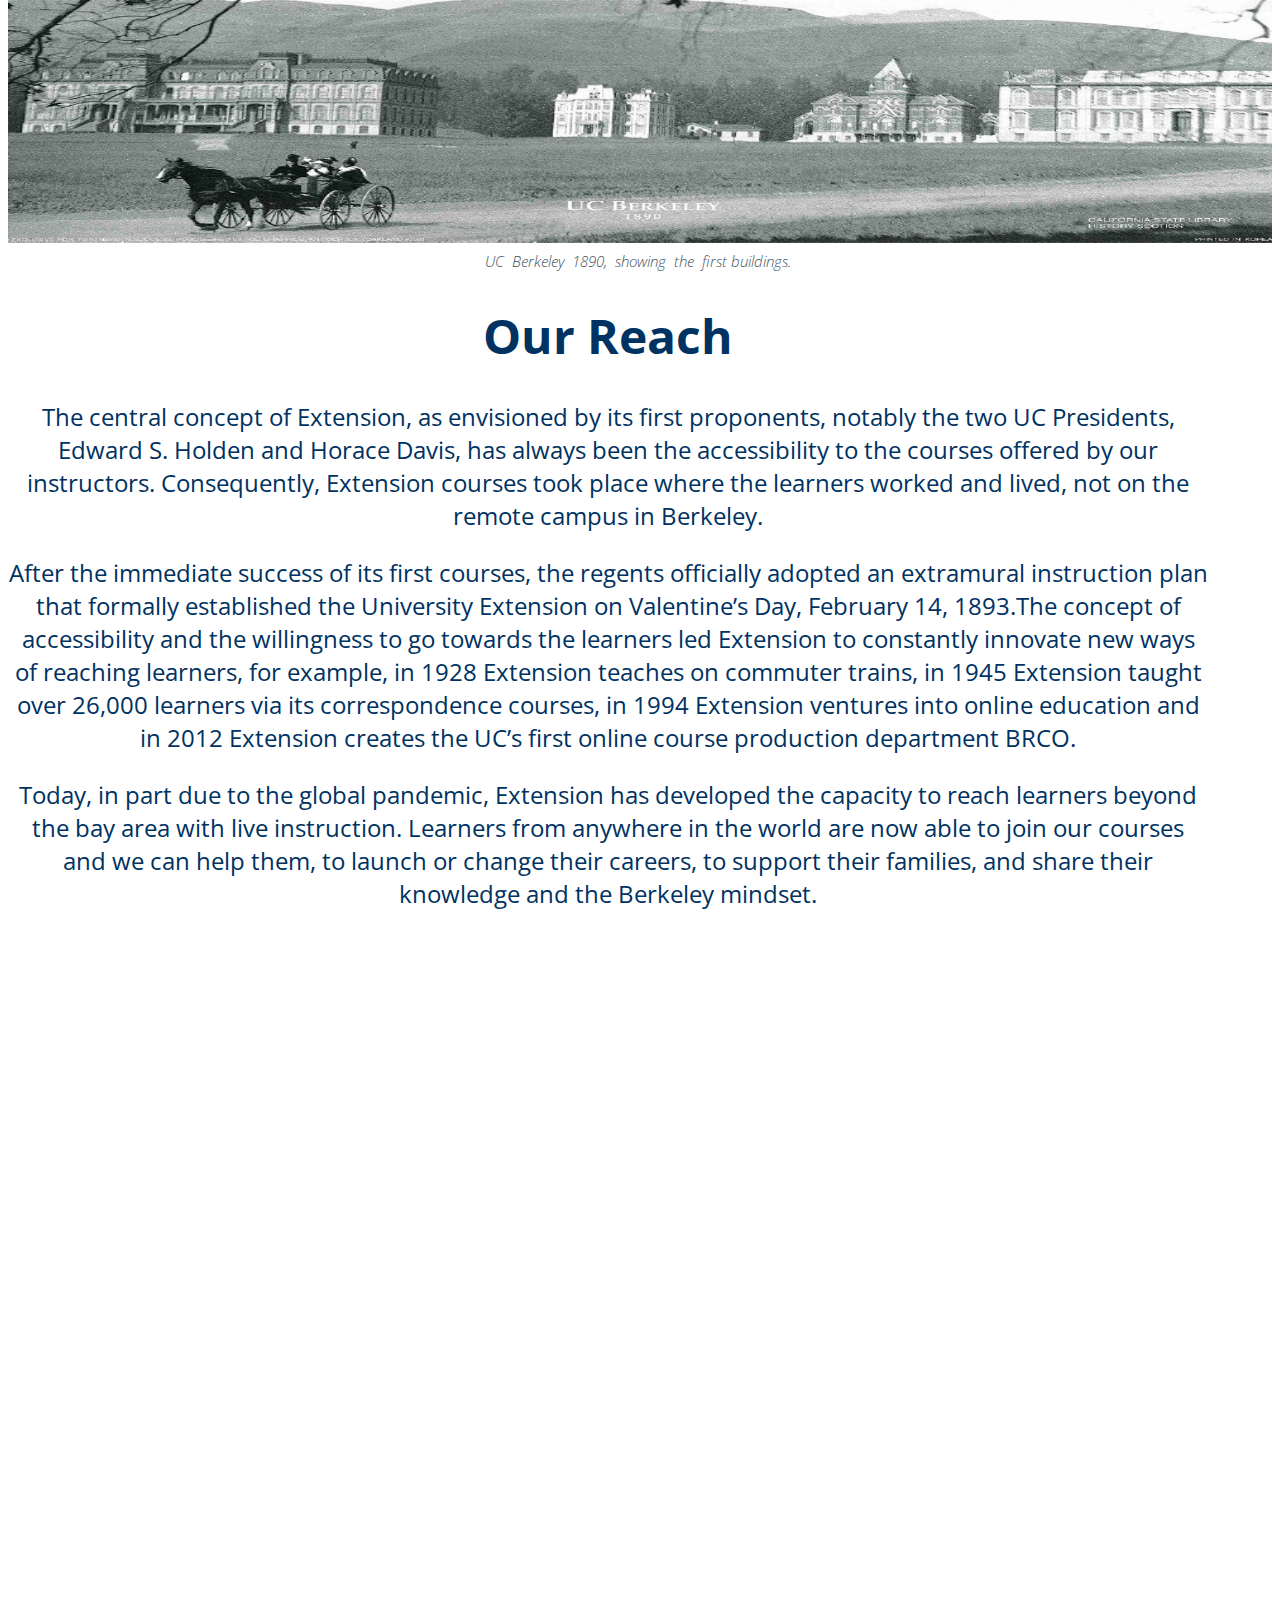
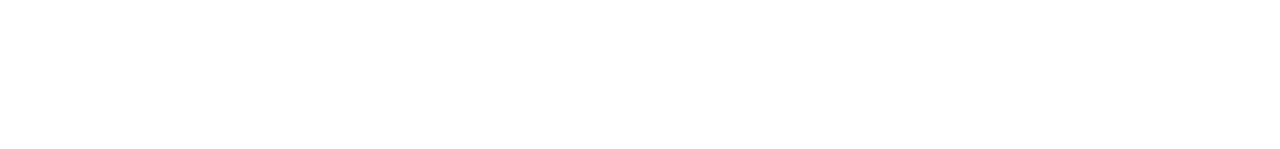
==== commit 711cf0da: "lost an image!" ====
--- a/index.html
+++ b/index.html
@@ -9,7 +9,6 @@
 <link href="https://fonts.googleapis.com/css2?family=Open+Sans:ital,wght@0,300;0,400;0,700;1,400&display=swap" rel="stylesheet">
         <div class="topnav">
            <a class="active" href="./index.html">Home</a> 
-           
             <a href="./1891-1910.html">1891-1910</a>
             <a href="./1911-1930.html">1911-1930</a>
             <a href="./1931-1950.html">1931-1950</a>
@@ -25,6 +24,7 @@
 </head>
 
     <img src="./assets/images/logos/130-logo.png" alt="130 years logo" class="center">
+    <img src="./assets/images/homepage/band.jpeg" style="width:100%; height: 700px">
 
     <body>
         <style>
